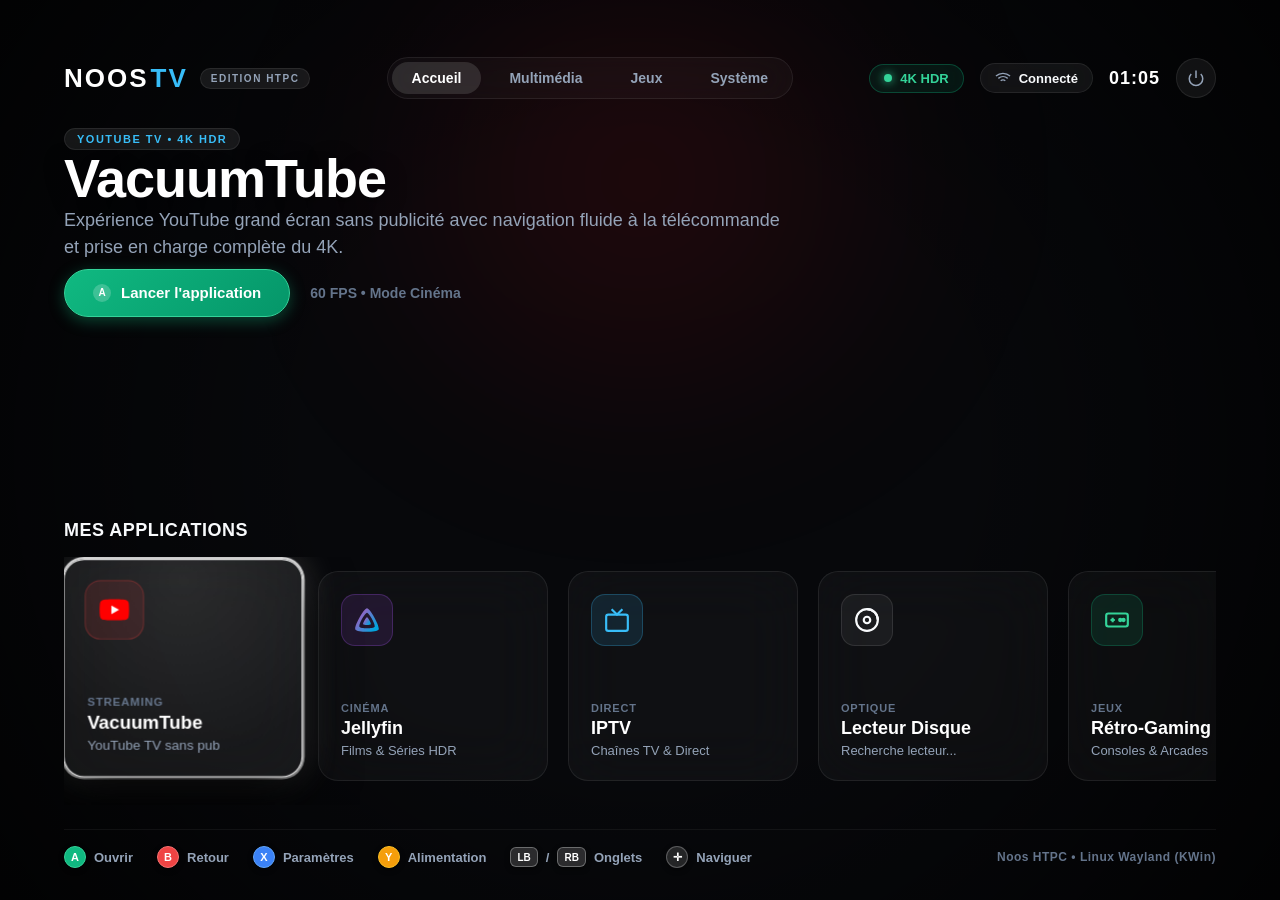
==== dashboard/frontend/index.html @ b1fed731 "feat(iptv): ajustement du titre en 'IPTV MPV Player' à côté du logo Noos" ====
<!DOCTYPE html>
<html lang="fr">
<head>
  <meta charset="UTF-8">
  <meta name="viewport" content="width=device-width, initial-scale=1.0, user-scalable=no">
  <title>Noos TV</title>
  <link rel="stylesheet" href="css/style.css">
</head>
<body class="tv-mode">
  <!-- Toile d'ambiance dynamique (lumière diffuse synchronisée avec l'app active) -->
  <div id="ambient-glow" class="ambient-glow"></div>
  <div class="vignette-overlay"></div>

  <!-- Conteneur principal 10-foot -->
  <div class="tv-container">
    
    <!-- En-tête supérieur minimaliste -->
    <header class="tv-header">
      <div class="brand-group">
        <div class="brand-logo">NOOS<span class="brand-accent">TV</span></div>
        <div class="brand-badge">EDITION HTPC</div>
      </div>

      <nav class="tv-nav">
        <button class="nav-item active" data-category="home">Accueil</button>
        <button class="nav-item" data-category="media">Multimédia</button>
        <button class="nav-item" data-category="games">Jeux</button>
        <button class="nav-item" data-category="settings">Système</button>
      </nav>

      <div class="status-group">
        <div id="hdr-pill" class="status-pill hdr-active">
          <span class="status-dot"></span>
          <span>4K HDR</span>
        </div>
        <div id="wifi-pill" class="status-pill">
          <svg class="status-icon" viewBox="0 0 24 24" fill="none" stroke="currentColor" stroke-width="2">
            <path d="M5 12.55a11 11 0 0 1 14.08 0"></path>
            <path d="M1.42 9a16 16 0 0 1 21.16 0"></path>
            <path d="M8.53 16.11a6 6 0 0 1 6.95 0"></path>
            <line x1="12" y1="20" x2="12.01" y2="20"></line>
          </svg>
          <span id="wifi-name">Connecté</span>
        </div>
        <div id="clock-display" class="clock-display">--:--</div>
        <button id="btn-power" class="power-btn" title="Extinction / Veille">
          <svg viewBox="0 0 24 24" fill="none" stroke="currentColor" stroke-width="2">
            <path d="M18.36 6.64a9 9 0 1 1-12.73 0"></path>
            <line x1="12" y1="2" x2="12" y2="12"></line>
          </svg>
        </button>
      </div>
    </header>

    <!-- Zone Vitrine / Hero de l'application sélectionnée -->
    <section class="hero-showcase">
      <div class="hero-content">
        <div id="hero-badge" class="hero-badge">YOUTUBE TV • 4K</div>
        <h1 id="hero-title" class="hero-title">VacuumTube</h1>
        <p id="hero-description" class="hero-description">
          Expérience YouTube grand écran optimisée sans interruption publicitaire, avec navigation fluide à la télécommande ou manette de jeu.
        </p>
        <div class="hero-actions">
          <button id="btn-launch-hero" class="btn-primary-action">
            <span class="btn-pad-icon">A</span>
            <span class="btn-text">Lancer l'application</span>
          </button>
          <div id="hero-meta" class="hero-meta-tag">60 FPS • Mode Cinéma</div>
        </div>
      </div>
    </section>

    <!-- Rangée principale des applications (Carrousel de tuiles) -->
    <main class="apps-section">
      <div class="section-title">Mes Applications</div>
      <div class="apps-grid" id="apps-container">
        
        <!-- Tuile 1 : VacuumTube -->
        <div class="app-card focused" data-id="vacuumtube" data-category="media" tabindex="0"
             data-title="VacuumTube" 
             data-badge="YOUTUBE TV • 4K HDR" 
             data-meta="60 FPS • Mode Cinéma"
             data-desc="Expérience YouTube grand écran sans publicité avec navigation fluide à la télécommande et prise en charge complète du 4K."
             data-color="#e50914">
          <div class="card-inner">
            <div class="card-glow"></div>
            <div class="card-icon-wrap icon-red">
              <svg viewBox="0 0 24 24" fill="none">
                <path d="M23.498 6.186a3.016 3.016 0 0 0-2.122-2.136C19.505 3.545 12 3.545 12 3.545s-7.505 0-9.377.505A3.017 3.017 0 0 0 .502 6.186C0 8.07 0 12 0 12s0 3.93.502 5.814a3.016 3.016 0 0 0 2.122 2.136c1.871.505 9.376.505 9.376.505s7.505 0 9.377-.505a3.015 3.015 0 0 0 2.122-2.136C24 15.93 24 12 24 12s0-3.93-.502-5.814z" fill="#ff0000"/>
                <path d="M9.545 15.568V8.432L15.818 12l-6.273 3.568z" fill="#ffffff"/>
              </svg>
            </div>
            <div class="card-text">
              <div class="card-badge">Streaming</div>
              <div class="card-title">VacuumTube</div>
              <div class="card-subtitle">YouTube TV sans pub</div>
            </div>
          </div>
        </div>

        <!-- Tuile 2 : Jellyfin Media Player -->
        <div class="app-card" data-id="jellyfin" data-category="media" tabindex="0"
             data-title="Jellyfin" 
             data-badge="MÉDIATHÈQUE • 4K HDR (MPV)" 
             data-meta="Lecteur MPV • Passthrough Rec.2020"
             data-desc="Explorez vos films et séries avec le moteur de lecture vidéo MPV haute performance, Direct Play HDR10 et audio surround."
             data-color="#a855f7">
          <div class="card-inner">
            <div class="card-glow"></div>
            <div class="card-icon-wrap icon-purple">
              <svg viewBox="0 0 512 512" fill="none">
                <defs>
                  <linearGradient id="jellyfin-tile-grad" x1="10%" y1="20%" x2="90%" y2="80%">
                    <stop offset="0%" stop-color="#aa5cc3" />
                    <stop offset="100%" stop-color="#00a4dc" />
                  </linearGradient>
                </defs>
                <path fill="url(#jellyfin-tile-grad)" d="M256 201.6c-20.4 0-86.2 119.3-76.2 139.4 10 20.1 142.5 19.9 152.4 0 9.9-19.9-55.7-139.4-76.2-139.4z" />
                <path fill="url(#jellyfin-tile-grad)" d="M256 23.3c-61.6 0-259.8 359.4-229.6 420.1 30.2 60.7 429.3 60 459.2 0C515.5 383.4 317.6 23.3 256 23.3zm150.5 367.5c-19.6 39.3-281.1 39.8-300.9 0C85.8 351 215.7 115.5 256 115.5c40.3 0 170.1 235.9 150.5 275.3z" />
              </svg>
            </div>
            <div class="card-text">
              <div class="card-badge">Cinéma</div>
              <div class="card-title">Jellyfin</div>
              <div class="card-subtitle">Films & Séries HDR</div>
            </div>
          </div>
        </div>

        <!-- Tuile 3 : IPTV MPV Player -->
        <div class="app-card" data-id="noos-iptv" data-category="media" tabindex="0"
             data-title="IPTV MPV Player" 
             data-badge="XTREAM CODES • DIRECT & VOD" 
             data-meta="Profils Chiffrés • Cache Local"
             data-desc="Télévision en direct, films et séries Xtream Codes avec profils chiffrés et mise en cache locale."
             data-color="#00d2ff">
          <div class="card-inner">
            <div class="card-glow"></div>
            <div class="card-icon-wrap icon-cyan">
              <svg viewBox="0 0 24 24" fill="none" stroke="currentColor" stroke-width="2">
                <rect x="2" y="7" width="20" height="15" rx="2" ry="2"></rect>
                <polyline points="17 2 12 7 7 2"></polyline>
              </svg>
            </div>
            <div class="card-text">
              <div class="card-badge">Direct</div>
              <div class="card-title">IPTV</div>
              <div class="card-subtitle">Chaînes TV & Direct</div>
            </div>
          </div>
        </div>

        <!-- Tuile 4 : Lecteur Disque (DVD / Blu-ray SATA & USB) -->
        <div class="app-card" data-id="disc_player" data-category="media" tabindex="0" id="card-disc-player"
             data-title="Lecteur Disque" 
             data-badge="DVD • BLU-RAY" 
             data-meta="Détection USB & SATA"
             data-desc="Lecture directe de vos disques physiques DVD et Blu-ray avec menus interactifs, décodage matériel et audio passthrough."
             data-color="#3b82f6">
          <div class="card-inner">
            <div class="card-glow"></div>
            <div class="card-icon-wrap icon-blue" id="disc-icon-wrap">
              <svg viewBox="0 0 24 24" fill="none" stroke="currentColor" stroke-width="2">
                <circle cx="12" cy="12" r="10"></circle>
                <circle cx="12" cy="12" r="3"></circle>
                <path d="M12 2a10 10 0 0 1 10 10"></path>
              </svg>
            </div>
            <div class="card-text">
              <div class="card-badge" id="disc-card-badge">Optique</div>
              <div class="card-title" id="disc-card-title">Lecteur Disque</div>
              <div class="card-subtitle" id="disc-card-subtitle">Recherche lecteur...</div>
            </div>
          </div>
        </div>

        <!-- Tuile 5 : Rétro-Gaming -->
        <div class="app-card" data-id="es-de" data-category="games" tabindex="0"
             data-title="Jeux & Émulation" 
             data-badge="RÉTRO-GAMING • SHADERS CRT" 
             data-meta="RetroArch • Pegasus TV"
             data-desc="Plongez dans l'univers de l'émulation console avec interface plein écran, filtres CRT soignés et gestion multi-manettes."
             data-color="#10b981">
          <div class="card-inner">
            <div class="card-glow"></div>
            <div class="card-icon-wrap icon-green">
              <svg viewBox="0 0 24 24" fill="none" stroke="currentColor" stroke-width="2">
                <rect x="2" y="6" width="20" height="12" rx="2"></rect>
                <line x1="6" y1="12" x2="10" y2="12"></line>
                <line x1="8" y1="10" x2="8" y2="14"></line>
                <circle cx="15" cy="12" r="1"></circle>
                <circle cx="18" cy="12" r="1"></circle>
              </svg>
            </div>
            <div class="card-text">
              <div class="card-badge">Jeux</div>
              <div class="card-title">Rétro-Gaming</div>
              <div class="card-subtitle">Consoles & Arcades</div>
            </div>
          </div>
        </div>

        <!-- Tuile 6 : Roblox (Sober) -->
        <div class="app-card" data-id="sober" data-category="games" tabindex="0"
             data-title="Roblox (Sober)" 
             data-badge="JEUX • ROBLOX 10-FOOT" 
             data-meta="Mode Console TV • Manette Complète"
             data-desc="Explorez des millions de mondes virtuels Roblox avec une interface console plein écran optimisée pour le salon et la manette."
             data-color="#26a269">
          <div class="card-inner">
            <div class="card-glow"></div>
            <div class="card-icon-wrap icon-lime">
              <svg viewBox="0 0 64 64" fill="none">
                <defs>
                  <linearGradient id="sober-tile-grad" x1="38.7396" y1="6.93557" x2="24.8694" y2="57.0516" gradientUnits="userSpaceOnUse">
                    <stop stop-color="#98E357"/>
                    <stop offset="1" stop-color="#26A269"/>
                  </linearGradient>
                </defs>
                <path d="M51.183 60.1311C50.5937 62.2602 48.3901 63.5085 46.261 62.9193L3.85508 51.183C1.72618 50.5936 0.477716 48.39 1.06694 46.261L6.48809 26.6731L24.3235 31.6092L23.3399 35.1631C23.0453 36.2277 23.6694 37.3295 24.734 37.6241L34.974 40.4582C36.0386 40.7528 37.1404 40.1286 37.435 39.0641L38.4186 35.5102L56.6041 40.5432L51.183 60.1311ZM60.1311 12.8032C62.2601 13.3924 63.5083 15.5963 62.9193 17.7252L57.471 37.411L39.2855 32.378L40.2691 28.8241C40.5637 27.7595 39.9395 26.6577 38.875 26.363L28.635 23.529C27.5704 23.2344 26.4686 23.8585 26.174 24.9231L25.1904 28.477L7.35498 23.5408L12.8032 3.85508C13.3926 1.72633 15.5964 0.47794 17.7252 1.06694L60.1311 12.8032Z" fill="url(#sober-tile-grad)"/>
              </svg>
            </div>
            <div class="card-text">
              <div class="card-badge">Roblox</div>
              <div class="card-title">Sober</div>
              <div class="card-subtitle">Mode Console</div>
            </div>
          </div>
        </div>

        <!-- Tuile 7 : Fichiers & Stockage -->
        <div class="app-card" data-id="thunar" data-category="settings" tabindex="0"
             data-title="Fichiers & Réseau" 
             data-badge="STOCKAGE • SAMBA / SFTP" 
             data-meta="Clés USB • Partage /home"
             data-desc="Accédez aux disques durs locaux, clés USB automontées et dossiers partagés sur le réseau local en haute vitesse."
             data-color="#f59e0b">
          <div class="card-inner">
            <div class="card-glow"></div>
            <div class="card-icon-wrap icon-amber">
              <svg viewBox="0 0 24 24" fill="none" stroke="currentColor" stroke-width="2">
                <path d="M22 19a2 2 0 0 1-2 2H4a2 2 0 0 1-2-2V5a2 2 0 0 1 2-2h5l2 3h9a2 2 0 0 1 2 2z"></path>
              </svg>
            </div>
            <div class="card-text">
              <div class="card-badge">Fichiers</div>
              <div class="card-title">Fichiers & NAS</div>
              <div class="card-subtitle">Stockage & Réseau</div>
            </div>
          </div>
        </div>

        <!-- Tuile 8 : Mise à jour Système -->
        <div class="app-card" data-id="update-modal" data-category="settings" tabindex="0"
             data-title="Mise à jour" 
             data-badge="SYSTÈME • RELEASES & FLAKES" 
             data-meta="Canal Stable / Testing • Vérifier"
             data-desc="Recherchez et appliquez les dernières fonctionnalités, correctifs et montées de version déclaratives de votre Noos HTPC."
             data-color="#38bdf8">
          <div class="card-inner">
            <div class="card-glow"></div>
            <span class="update-badge" id="update-badge" style="display: none;"></span>
            <div class="card-icon-wrap icon-cyan">
              <svg viewBox="0 0 24 24" fill="none" stroke="currentColor" stroke-width="2.5" stroke-linecap="round" stroke-linejoin="round">
                <line x1="12" y1="19" x2="12" y2="5"></line>
                <polyline points="5 12 12 5 19 12"></polyline>
              </svg>
            </div>
            <div class="card-text">
              <div class="card-badge">Système</div>
              <div class="card-title">Mise à jour</div>
              <div class="card-subtitle" id="update-tile-subtitle">Rechercher...</div>
            </div>
          </div>
        </div>

        <!-- Tuile 9 : Paramètres Système -->
        <div class="app-card" data-id="settings-modal" data-category="settings" tabindex="0"
             data-title="Paramètres Système" 
             data-badge="CONFIGURATION HTPC" 
             data-meta="HDR • Clavier • Wi-Fi"
             data-desc="Personnalisez la sortie vidéo HDR, le son surround passthrough, les connexions Wi-Fi et la disposition du clavier virtuel."
             data-color="#64748b">
          <div class="card-inner">
            <div class="card-glow"></div>
            <div class="card-icon-wrap icon-slate">
              <svg viewBox="0 0 24 24" fill="none" stroke="currentColor" stroke-width="2">
                <circle cx="12" cy="12" r="3"></circle>
                <path d="M19.4 15a1.65 1.65 0 0 0 .33 1.82l.06.06a2 2 0 0 1 0 2.83 2 2 0 0 1-2.83 0l-.06-.06a1.65 1.65 0 0 0-1.82-.33 1.65 1.65 0 0 0-1 1.51V21a2 2 0 0 1-2 2 2 2 0 0 1-2-2v-.09A1.65 1.65 0 0 0 9 19.4a1.65 1.65 0 0 0-1.82.33l-.06.06a2 2 0 0 1-2.83 0 2 2 0 0 1 0-2.83l.06-.06a1.65 1.65 0 0 0 .33-1.82 1.65 1.65 0 0 0-1.51-1H3a2 2 0 0 1-2-2 2 2 0 0 1 2-2h.09A1.65 1.65 0 0 0 4.6 9a1.65 1.65 0 0 0-.33-1.82l-.06-.06a2 2 0 0 1 0-2.83 2 2 0 0 1 2.83 0l.06.06a1.65 1.65 0 0 0 1.82.33H9a1.65 1.65 0 0 0 1-1.51V3a2 2 0 0 1 2-2 2 2 0 0 1 2 2v.09a1.65 1.65 0 0 0 1 1.51 1.65 1.65 0 0 0 1.82-.33l.06-.06a2 2 0 0 1 2.83 0 2 2 0 0 1 0 2.83l-.06.06a1.65 1.65 0 0 0-.33 1.82V9a1.65 1.65 0 0 0 1.51 1H21a2 2 0 0 1 2 2 2 2 0 0 1-2 2h-.09a1.65 1.65 0 0 0-1.51 1z"></path>
              </svg>
            </div>
            <div class="card-text">
              <div class="card-badge">Réglages</div>
              <div class="card-title">Paramètres</div>
              <div class="card-subtitle">Affichage & Clavier</div>
            </div>
          </div>
        </div>

      </div>
    </main>

    <!-- Pied de page : Légende Manette 10-foot -->
    <footer class="tv-footer">
      <div class="gamepad-hints">
        <div class="hint-item"><span class="btn-bubble btn-a">A</span> Ouvrir</div>
        <div class="hint-item"><span class="btn-bubble btn-b">B</span> Retour</div>
        <div class="hint-item"><span class="btn-bubble btn-x">X</span> Paramètres</div>
        <div class="hint-item"><span class="btn-bubble btn-y">Y</span> Alimentation</div>
        <div class="hint-item"><span class="btn-bubble btn-shoulder">LB</span> / <span class="btn-bubble btn-shoulder">RB</span> Onglets</div>
        <div class="hint-item"><span class="btn-bubble btn-dpad">✛</span> Naviguer</div>
      </div>
      <div class="footer-os-info">Noos HTPC • Linux Wayland (KWin)</div>
    </footer>

  </div>

  <!-- Modal Paramètres & Alimentation -->
  <div id="modal-settings" class="modal-overlay hidden">
    <div class="modal-panel">
      <div class="modal-header">
        <div class="modal-title">Paramètres du Système</div>
        <button id="modal-close" class="modal-close-btn">&times;</button>
      </div>
      <div class="modal-body">
        <div class="setting-row">
          <div>
            <div class="setting-name">Affichage HDR (Rec.2020)</div>
            <div class="setting-desc">Activer le passthrough haute dynamique pour les flux vidéos compatibles</div>
          </div>
          <button id="toggle-hdr-btn" class="toggle-btn active">Activé</button>
        </div>

        <div class="setting-row">
          <div>
            <div class="setting-name">Clavier Virtuel Manette</div>
            <div class="setting-desc">Disposition des touches pour la saisie de texte à la manette</div>
          </div>
          <div class="keyboard-layout-selector">
            <button id="btn-layout-azerty" class="choice-pill active" data-layout="azerty">AZERTY (FR)</button>
            <button id="btn-layout-qwerty" class="choice-pill" data-layout="qwerty">QWERTY (EN)</button>
          </div>
        </div>

        <!-- Section Profils d'Upscaling MPV (AMD FSR, NVIDIA DLSS/NIS, Intel XeSS) -->
        <div class="setting-upscale-container">
          <div class="setting-section-header">
            <div class="setting-section-title">
              <svg viewBox="0 0 24 24" width="20" height="20" fill="none" stroke="currentColor" stroke-width="2" stroke-linecap="round" stroke-linejoin="round">
                <polygon points="13 2 3 14 12 14 11 22 21 10 12 10 13 2"></polygon>
              </svg>
              <span>Profil d'Upscale Vidéo MPV</span>
            </div>
            <div class="upscale-hw-info">
              <span class="hw-badge hw-res" id="upscale-screen-res">Écran : Détection...</span>
              <span class="hw-badge hw-gpu" id="upscale-gpu-badge">GPU : Détection...</span>
            </div>
          </div>

          <div class="upscale-gpu-selector">
            <span class="selector-label">Architecture GPU :</span>
            <div class="gpu-pills">
              <button class="gpu-pill active" data-brand="amd" id="btn-gpu-amd">
                <span class="brand-dot dot-amd"></span> AMD Radeon (FSR)
              </button>
              <button class="gpu-pill" data-brand="nvidia" id="btn-gpu-nvidia">
                <span class="brand-dot dot-nvidia"></span> NVIDIA GeForce (DLSS / NIS)
              </button>
              <button class="gpu-pill" data-brand="intel" id="btn-gpu-intel">
                <span class="brand-dot dot-intel"></span> Intel Arc / Iris (XeSS)
              </button>
            </div>
          </div>

          <!-- Grille des 3 profils d'upscaling pour la marque sélectionnée -->
          <div class="upscale-profiles-grid" id="upscale-profiles-container">
            <!-- 3 profils rendus dynamiquement via app.js -->
          </div>
        </div>

        <div class="setting-row">
          <div>
            <div class="setting-name">Réseau & Wi-Fi</div>
            <div id="settings-wifi-status" class="setting-desc">Connecté au réseau local</div>
          </div>
          <div class="badge-pill">Connecté</div>
        </div>

        <div class="setting-row">
          <div>
            <div class="setting-name">Stockage Système</div>
            <div id="settings-storage-status" class="setting-desc">-- Go libres</div>
          </div>
          <div id="storage-pill" class="badge-pill">Sain</div>
        </div>

        <div class="power-actions-grid">
          <button class="power-action-btn" data-action="suspend">
            <svg viewBox="0 0 24 24" fill="none" stroke="currentColor" stroke-width="2"><path d="M21 12.79A9 9 0 1 1 11.21 3 7 7 0 0 0 21 12.79z"></path></svg>
            <span>Mettre en Veille</span>
          </button>
          <button class="power-action-btn" data-action="reboot">
            <svg viewBox="0 0 24 24" fill="none" stroke="currentColor" stroke-width="2"><path d="M21.5 2v6h-6M21.34 15.57a10 10 0 1 1-.57-8.38l5.67-5.67"/></svg>
            <span>Redémarrer</span>
          </button>
          <button class="power-action-btn btn-danger" data-action="poweroff">
            <svg viewBox="0 0 24 24" fill="none" stroke="currentColor" stroke-width="2"><path d="M18.36 6.64a9 9 0 1 1-12.73 0"></path><line x1="12" y1="2" x2="12" y2="12"></line></svg>
            <span>Éteindre la TV</span>
          </button>
        </div>
      </div>
    </div>
  </div>

  <!-- Modal Mise à Jour Système -->
  <div id="modal-update" class="modal-overlay hidden">
    <div class="modal-panel update-panel">
      <div class="modal-header">
        <div class="modal-title">Mise à jour du Système</div>
        <button id="modal-update-close" class="modal-close-btn">&times;</button>
      </div>
      <div class="modal-body">
        
        <!-- Sélecteur de canal (Stable / Testing) -->
        <div class="update-channel-bar">
          <span class="channel-label">Canal de mise à jour :</span>
          <div class="channel-buttons">
            <button id="btn-channel-stable" class="channel-btn" data-channel="stable">Stable</button>
            <button id="btn-channel-testing" class="channel-btn active" data-channel="testing">Testing</button>
          </div>
        </div>

        <!-- Carte Statut Système -->
        <div class="update-status-card" id="update-status-card">
          <div class="status-details">
            <div class="status-version-line">
              <span class="version-label">Version actuelle :</span>
              <span id="current-version-tag" class="version-value">v0.1.0</span>
              <span id="status-badge" class="badge-pill">Prêt</span>
            </div>
            <div id="update-status-msg" class="status-message">Recherche des mises à jour disponibles...</div>
          </div>
          <button id="btn-check-updates" class="btn-check-action">
            <span class="btn-pad-icon">X</span>
            <span>Vérifier</span>
          </button>
        </div>

        <!-- Section Liste des Commits / Changements -->
        <div id="update-changelog-section" class="update-changelog hidden">
          <div class="changelog-title">Modifications apportées par la mise à jour :</div>
          <div id="update-commits-list" class="commits-list">
            <!-- Liste dynamique -->
          </div>
          <div class="update-action-footer">
            <button id="btn-apply-update" class="btn-primary-action btn-update-apply">
              <span class="btn-pad-icon">A</span>
              <span>Installer la mise à jour</span>
            </button>
          </div>
        </div>

        <!-- Barre de progression de l'installation -->
        <div id="update-progress-container" class="update-progress-wrap hidden">
          <div class="progress-info">
            <span id="progress-step-name">Application de la mise à jour...</span>
            <span id="progress-percent">0%</span>
          </div>
          <div class="progress-bar-track">
            <div id="progress-bar-fill" class="progress-bar-fill" style="width: 0%;"></div>
          </div>
          <div id="progress-log-line" class="progress-log">Initialisation...</div>
        </div>

      </div>
    </div>
  </div>

  <!-- Page Plein Écran Noos IPTV (Connexion Xtream Codes & Synchronisation TV) -->
  <div id="modal-iptv" class="modal-overlay iptv-fullscreen-overlay hidden" role="dialog" aria-modal="true">
    <div class="iptv-fullscreen-container">
      <!-- En-tête avec Logo Noos IPTV et Bouton Retour Télécommande -->
      <div class="iptv-header">
        <div class="iptv-brand-wrap">
          <img src="assets/logo.png" alt="Noos" class="iptv-logo" />
          <div class="iptv-title-wrap">
            <h2 class="iptv-title">IPTV <span>MPV Player</span></h2>
            <p class="iptv-subtitle">Télévision en direct, Films & Séries Xtream Codes</p>
          </div>
        </div>
        <button id="btn-close-iptv-modal" class="btn-action-secondary" aria-label="Retour au lanceur">
          <span class="btn-key-hint">B</span> Retour
        </button>
      </div>

      <!-- Vue 1 : Profils & Connexions Rapides -->
      <div id="iptv-view-profiles" class="iptv-view">
        <div class="iptv-section-heading">
          <span class="heading-title">Comptes enregistrés (Chiffrement sécurisé)</span>
          <span class="heading-meta">Sélectionnez un profil pour une connexion instantanée</span>
        </div>
        <div id="iptv-profiles-grid" class="iptv-profiles-grid">
          <!-- Injecté dynamiquement par app.js -->
        </div>
        <div class="iptv-actions-bar">
          <button id="btn-iptv-new-account" class="btn-action-secondary">
            <span class="btn-key-hint">+</span> Ajouter un compte Xtream Codes
          </button>
        </div>
      </div>

      <!-- Vue 2 : Formulaire de connexion Xtream Codes -->
      <div id="iptv-view-login" class="iptv-view hidden">
        <div class="iptv-section-heading">
          <span class="heading-title">Connexion à votre abonnement Xtream Codes</span>
          <span class="heading-meta">Vos identifiants sont chiffrés localement (AES / ChaCha20) pour une sécurité absolue</span>
        </div>
        <form id="iptv-login-form" class="iptv-form" onsubmit="event.preventDefault();">
          <!-- Ligne 1 : URL & Nom de profil -->
          <div class="iptv-form-row">
            <div class="iptv-form-group flex-1">
              <label for="iptv-input-url">URL du serveur Xtream Codes *</label>
              <input type="text" id="iptv-input-url" placeholder="http://serveur-fournisseur.com:8080" class="iptv-input" autocomplete="off" spellcheck="false" required />
            </div>
            <div class="iptv-form-group flex-1">
              <label for="iptv-input-name">Nom du profil (optionnel)</label>
              <input type="text" id="iptv-input-name" placeholder="Ex: Mon Fournisseur IPTV" class="iptv-input" autocomplete="off" spellcheck="false" />
            </div>
          </div>

          <!-- Ligne 2 : Identifiant & Mot de passe -->
          <div class="iptv-form-row">
            <div class="iptv-form-group flex-1">
              <label for="iptv-input-user">Nom d'utilisateur *</label>
              <input type="text" id="iptv-input-user" placeholder="Nom d'utilisateur" class="iptv-input" autocomplete="off" spellcheck="false" required />
            </div>
            <div class="iptv-form-group flex-1">
              <label for="iptv-input-pass">Mot de passe *</label>
              <input type="password" id="iptv-input-pass" placeholder="Mot de passe" class="iptv-input" autocomplete="off" spellcheck="false" required />
            </div>
          </div>

          <!-- Ligne 3 : Options & Actions -->
          <div class="iptv-form-bottom-row">
            <div class="iptv-checkbox-group">
              <label class="iptv-checkbox-label">
                <input type="checkbox" id="iptv-check-save" checked />
                <span class="checkbox-custom"></span>
                <span class="checkbox-text">Mémoriser ce compte de façon chiffrée</span>
              </label>
            </div>

            <div class="iptv-form-actions">
              <button type="button" id="btn-iptv-back-profiles" class="btn-action-secondary hidden">
                <span class="btn-key-hint">B</span> Annuler
              </button>
              <button type="submit" id="btn-iptv-submit-login" class="btn-action-primary">
                <span class="btn-key-hint">A</span> Se connecter & Mettre en cache
              </button>
            </div>
          </div>

          <div id="iptv-login-error" class="iptv-error-msg hidden"></div>
        </form>
      </div>

      <!-- Vue 3 : Écran de chargement et mise en cache (Sync) -->
      <div id="iptv-view-sync" class="iptv-view hidden">
        <div class="iptv-sync-container">
          <div class="iptv-sync-logo-wrap">
            <img src="assets/logo.png" alt="Noos" class="iptv-sync-logo pulsing" />
            <div class="iptv-sync-spinner"></div>
          </div>
          <h3 id="iptv-sync-title" class="iptv-sync-title">Mise en cache du catalogue...</h3>
          <div id="iptv-sync-step-name" class="iptv-sync-step-name">Étape 1/5 : Authentification Xtream Codes</div>
          
          <div class="progress-bar-track iptv-progress-track">
            <div id="iptv-sync-progress-fill" class="progress-bar-fill" style="width: 15%;"></div>
          </div>
          <div id="iptv-sync-details" class="iptv-sync-details">Vérification du compte auprès du fournisseur...</div>

          <div id="iptv-sync-stats" class="iptv-sync-stats hidden">
            <div class="stat-pill"><span class="stat-num" id="iptv-stat-channels">0</span> Chaînes direct</div>
            <div class="stat-pill"><span class="stat-num" id="iptv-stat-movies">0</span> Films</div>
            <div class="stat-pill"><span class="stat-num" id="iptv-stat-series">0</span> Séries</div>
          </div>

          <div id="iptv-sync-success-actions" class="iptv-sync-actions hidden">
            <button id="btn-iptv-open-catalog" class="btn-action-primary">
              <span class="btn-key-hint">A</span> Accéder à la Télévision en Direct
            </button>
          </div>
        </div>
      </div>

    </div>
  </div>

  <!-- Splash Screen Stylisé Redémarrage Noos TV -->
  <div id="restart-splash" class="restart-splash-overlay hidden">
    <div class="restart-splash-content">
      <div class="infinity-loader">
        <svg viewBox="0 0 100 50" class="infinity-svg">
          <path d="M25,25 C10,25 10,10 25,10 C40,10 60,40 75,40 C90,40 90,25 75,25 C60,25 40,10 25,10 C10,10 10,40 25,40 C40,40 60,10 75,10 C90,10 90,25 75,25" 
                fill="none" stroke="url(#infinity-gradient)" stroke-width="4.5" stroke-linecap="round" class="infinity-path"/>
          <defs>
            <linearGradient id="infinity-gradient" x1="0%" y1="0%" x2="100%" y2="100%">
              <stop offset="0%" stop-color="#38bdf8" />
              <stop offset="50%" stop-color="#818cf8" />
              <stop offset="100%" stop-color="#c084fc" />
            </linearGradient>
          </defs>
        </svg>
      </div>
      <div class="splash-brand">NOOS<span>TV</span></div>
      <div class="splash-status" id="splash-status-text">Mise à jour appliquée avec succès</div>
      <div class="splash-sub">Redémarrage du système...</div>
    </div>
  </div>

  <script src="js/logo_asset.js"></script>
  <script src="js/app.js"></script>
</body>
</html>
---- dashboard/frontend/css/style.css ----
/* ==============================================================================
   NOOS TV DASHBOARD - PALETTE PREMIUM ANDROID TV / GOOGLE TV / APPLE TV
   Noir OLED profond, verre fumé dépoli, typographie ultra-précise, 10-foot UI
   ============================================================================== */

:root {
  /* Nuances sombres ultra-profondes (OLED Black) */
  --bg-oled: #07080b;
  --bg-surface: #0f1117;
  --bg-card: rgba(255, 255, 255, 0.035);
  --bg-card-hover: rgba(255, 255, 255, 0.07);
  --bg-pill: rgba(255, 255, 255, 0.06);

  /* Bordures et séparateurs en verre fin */
  --border-subtle: rgba(255, 255, 255, 0.08);
  --border-focus: rgba(255, 255, 255, 0.95);
  --border-glow: rgba(255, 255, 255, 0.25);

  /* Typographie & Contraste */
  --text-main: #f8fafc;
  --text-muted: #94a3b8;
  --text-dim: #64748b;

  /* Accents d'état discrets */
  --accent-blue: #38bdf8;
  --accent-cyan: #06b6d4;
  --accent-green: #10b981;
  --accent-danger: #ef4444;

  /* Géométrie & Transitions TV */
  --radius-card: 20px;
  --radius-pill: 100px;
  --anim-ease: cubic-bezier(0.16, 1, 0.3, 1);
  --anim-fast: 0.22s var(--anim-ease);
}

* {
  margin: 0;
  padding: 0;
  box-sizing: border-box;
  user-select: none;
  -webkit-user-drag: none;
}

body.tv-mode {
  width: 100vw;
  height: 100vh;
  overflow: hidden;
  background-color: var(--bg-oled);
  font-family: -apple-system, BlinkMacSystemFont, "Segoe UI", Roboto, "Helvetica Neue", Inter, Arial, sans-serif;
  color: var(--text-main);
  position: relative;
}

/* Lueur diffuse d'ambiance dynamique */
.ambient-glow {
  position: absolute;
  top: -10%;
  left: 20%;
  width: 60vw;
  height: 60vh;
  border-radius: 50%;
  background: radial-gradient(circle, rgba(56, 189, 248, 0.12) 0%, rgba(7, 8, 11, 0) 70%);
  filter: blur(80px);
  pointer-events: none;
  z-index: 0;
  transition: background 0.8s var(--anim-ease), opacity 0.8s var(--anim-ease);
}

.vignette-overlay {
  position: absolute;
  inset: 0;
  background: radial-gradient(circle at 50% 50%, transparent 40%, rgba(0, 0, 0, 0.75) 100%);
  pointer-events: none;
  z-index: 1;
}

/* Conteneur principal 1920x1080 */
.tv-container {
  position: relative;
  z-index: 2;
  width: 100%;
  height: 100%;
  display: flex;
  flex-direction: column;
  justify-content: space-between;
  padding: 48px 64px 32px 64px;
}

/* ==============================================================================
   1. EN-TÊTE SUPÉRIEUR (Header)
   ============================================================================== */
.tv-header {
  display: flex;
  align-items: center;
  justify-content: space-between;
  height: 60px;
}

.brand-group {
  display: flex;
  align-items: center;
  gap: 12px;
}

.brand-logo {
  font-size: 26px;
  font-weight: 800;
  letter-spacing: 2px;
  color: #ffffff;
}

.brand-accent {
  color: var(--accent-blue);
  margin-left: 2px;
}

.brand-badge {
  font-size: 10px;
  font-weight: 700;
  letter-spacing: 1.5px;
  padding: 4px 10px;
  background: rgba(255, 255, 255, 0.08);
  border: 1px solid var(--border-subtle);
  border-radius: var(--radius-pill);
  color: var(--text-muted);
}

.tv-nav {
  display: flex;
  align-items: center;
  gap: 8px;
  background: rgba(255, 255, 255, 0.03);
  padding: 4px;
  border-radius: var(--radius-pill);
  border: 1px solid var(--border-subtle);
  backdrop-filter: blur(20px);
}

.nav-item {
  background: none;
  border: none;
  color: var(--text-muted);
  font-size: 14px;
  font-weight: 600;
  padding: 8px 20px;
  border-radius: var(--radius-pill);
  cursor: pointer;
  transition: all var(--anim-fast);
}

.nav-item.active, .nav-item:focus {
  background: rgba(255, 255, 255, 0.12);
  color: #ffffff;
  outline: none;
}

.status-group {
  display: flex;
  align-items: center;
  gap: 16px;
}

.status-pill {
  display: flex;
  align-items: center;
  gap: 8px;
  padding: 6px 14px;
  background: var(--bg-pill);
  border: 1px solid var(--border-subtle);
  border-radius: var(--radius-pill);
  font-size: 13px;
  font-weight: 600;
  color: var(--text-main);
  backdrop-filter: blur(15px);
}

.hdr-active {
  background: rgba(16, 185, 129, 0.1);
  border-color: rgba(16, 185, 129, 0.3);
  color: #34d399;
}

.sdr-active {
  background: rgba(56, 189, 248, 0.08);
  border-color: rgba(56, 189, 248, 0.25);
  color: #38bdf8;
}

.status-dot {
  width: 8px;
  height: 8px;
  border-radius: 50%;
  background-color: #34d399;
  box-shadow: 0 0 10px #34d399;
}

.status-dot.sdr {
  background-color: #38bdf8;
  box-shadow: 0 0 10px #38bdf8;
}

.status-icon {
  width: 16px;
  height: 16px;
  stroke: var(--text-muted);
}

.clock-display {
  font-size: 18px;
  font-weight: 700;
  color: #ffffff;
  letter-spacing: 1px;
}

.power-btn {
  width: 40px;
  height: 40px;
  border-radius: 50%;
  background: var(--bg-pill);
  border: 1px solid var(--border-subtle);
  color: var(--text-muted);
  display: flex;
  align-items: center;
  justify-content: center;
  cursor: pointer;
  transition: all var(--anim-fast);
}

.power-btn svg {
  width: 18px;
  height: 18px;
}

.power-btn:hover, .power-btn:focus {
  background: rgba(239, 68, 68, 0.2);
  border-color: rgba(239, 68, 68, 0.5);
  color: #ef4444;
  outline: none;
  transform: scale(1.08);
}

/* ==============================================================================
   2. VITRINE HERO (Showcase)
   ============================================================================== */
.hero-showcase {
  max-width: 850px;
  margin-top: 20px;
  display: flex;
  flex-direction: column;
  gap: 16px;
}

.hero-badge {
  display: inline-block;
  align-self: flex-start;
  padding: 4px 12px;
  font-size: 11px;
  font-weight: 700;
  letter-spacing: 1.5px;
  text-transform: uppercase;
  background: rgba(255, 255, 255, 0.08);
  border: 1px solid var(--border-subtle);
  border-radius: var(--radius-pill);
  color: var(--accent-blue);
  backdrop-filter: blur(10px);
}

.hero-title {
  font-size: 54px;
  font-weight: 800;
  letter-spacing: -1px;
  line-height: 1.05;
  color: #ffffff;
  text-shadow: 0 4px 20px rgba(0, 0, 0, 0.5);
}

.hero-description {
  font-size: 18px;
  line-height: 1.5;
  color: var(--text-muted);
  max-width: 720px;
}

.hero-actions {
  display: flex;
  align-items: center;
  gap: 20px;
  margin-top: 8px;
}

.btn-primary-action {
  display: flex;
  align-items: center;
  gap: 12px;
  padding: 14px 28px;
  background: #ffffff;
  color: #07080b;
  border: none;
  border-radius: var(--radius-pill);
  font-size: 16px;
  font-weight: 700;
  cursor: pointer;
  box-shadow: 0 10px 30px rgba(255, 255, 255, 0.2);
  transition: all var(--anim-fast);
}

.btn-pad-icon {
  display: inline-flex;
  align-items: center;
  justify-content: center;
  width: 24px;
  height: 24px;
  border-radius: 50%;
  background: #07080b;
  color: #ffffff;
  font-size: 12px;
  font-weight: 800;
}

.btn-primary-action:hover, .btn-primary-action:focus {
  transform: scale(1.05);
  box-shadow: 0 15px 35px rgba(255, 255, 255, 0.35);
  outline: none;
}

.hero-meta-tag {
  font-size: 14px;
  font-weight: 600;
  color: var(--text-dim);
}

/* ==============================================================================
   3. SECTION DES APPLICATIONS (Tuiles)
   ============================================================================== */
.apps-section {
  display: flex;
  flex-direction: column;
  gap: 16px;
  margin-top: auto;
  margin-bottom: 24px;
}

.section-title {
  font-size: 18px;
  font-weight: 700;
  letter-spacing: 0.5px;
  color: var(--text-main);
  text-transform: uppercase;
}

.apps-grid {
  display: flex;
  gap: 20px;
  padding: 14px 4px 24px 4px;
  overflow-x: auto;
  overflow-y: visible;
  scrollbar-width: none;
}

.apps-grid::-webkit-scrollbar {
  display: none;
}

/* Carte Application */
.app-card {
  position: relative;
  flex: 0 0 230px;
  min-width: 230px;
  background: var(--bg-card);
  border: 1px solid var(--border-subtle);
  border-radius: var(--radius-card);
  height: 210px;
  cursor: pointer;
  outline: none;
  transition: transform var(--anim-fast), border-color var(--anim-fast), box-shadow var(--anim-fast), background var(--anim-fast);
  backdrop-filter: blur(30px);
  -webkit-backdrop-filter: blur(30px);
  overflow: hidden;
}

.app-card.has-disc {
  border-color: rgba(56, 189, 248, 0.45);
  background: rgba(56, 189, 248, 0.05);
}

.app-card.has-disc .card-icon-wrap {
  animation: pulse-disc 2.5s infinite ease-in-out;
}

@keyframes pulse-disc {
  0%, 100% { transform: scale(1); box-shadow: 0 0 0 rgba(56, 189, 248, 0); }
  50% { transform: scale(1.06); box-shadow: 0 0 20px rgba(56, 189, 248, 0.45); }
}

.card-inner {
  height: 100%;
  display: flex;
  flex-direction: column;
  justify-content: space-between;
  padding: 22px;
  position: relative;
  z-index: 1;
}

.card-glow {
  position: absolute;
  inset: 0;
  background: radial-gradient(circle at 50% 10%, rgba(255, 255, 255, 0.08) 0%, transparent 80%);
  opacity: 0;
  transition: opacity var(--anim-fast);
  pointer-events: none;
}

/* Icônes d'applications */
.card-icon-wrap {
  width: 52px;
  height: 52px;
  border-radius: 14px;
  display: flex;
  align-items: center;
  justify-content: center;
  background: rgba(255, 255, 255, 0.05);
  border: 1px solid rgba(255, 255, 255, 0.1);
  transition: transform var(--anim-fast);
}

.card-icon-wrap svg {
  width: 26px;
  height: 26px;
}

.icon-red { color: #f87171; background: rgba(239, 68, 68, 0.12); border-color: rgba(239, 68, 68, 0.25); }
.icon-purple { color: #c084fc; background: rgba(168, 85, 247, 0.12); border-color: rgba(168, 85, 247, 0.25); }
.icon-cyan { color: #38bdf8; background: rgba(56, 189, 248, 0.12); border-color: rgba(56, 189, 248, 0.25); }
.icon-green { color: #34d399; background: rgba(16, 185, 129, 0.12); border-color: rgba(16, 185, 129, 0.25); }
.icon-lime { color: #86efac; background: rgba(38, 162, 105, 0.15); border-color: rgba(152, 227, 87, 0.3); }
.icon-amber { color: #fbbf24; background: rgba(245, 158, 11, 0.12); border-color: rgba(245, 158, 11, 0.25); }
.icon-slate { color: #94a3b8; background: rgba(148, 163, 184, 0.12); border-color: rgba(148, 163, 184, 0.25); }

.app-card.category-hidden {
  display: none !important;
}

.card-text {
  display: flex;
  flex-direction: column;
  gap: 4px;
}

.card-badge {
  font-size: 11px;
  font-weight: 700;
  text-transform: uppercase;
  letter-spacing: 0.8px;
  color: var(--text-dim);
}

.card-title {
  font-size: 18px;
  font-weight: 700;
  color: #ffffff;
}

.card-subtitle {
  font-size: 13px;
  font-weight: 500;
  color: var(--text-muted);
  white-space: nowrap;
  overflow: hidden;
  text-overflow: ellipsis;
}

/* ==============================================================================
   4. FOCUS TV INTERACTIF (Gamepad / Télécommande)
   ============================================================================== */
.app-card:focus, .app-card.focused {
  background: rgba(255, 255, 255, 0.08);
  border-color: var(--border-focus);
  transform: translateY(-8px) scale(1.04);
  box-shadow: 0 24px 50px rgba(0, 0, 0, 0.85),
              0 0 0 2px rgba(255, 255, 255, 0.9),
              0 0 35px var(--border-glow);
  z-index: 10;
}

.app-card:focus .card-glow, .app-card.focused .card-glow {
  opacity: 1;
}

.app-card:focus .card-icon-wrap, .app-card.focused .card-icon-wrap {
  transform: scale(1.1);
}

/* ==============================================================================
   5. PIED DE PAGE & HINTS MANETTE
   ============================================================================== */
.tv-footer {
  display: flex;
  align-items: center;
  justify-content: space-between;
  padding-top: 16px;
  border-top: 1px solid rgba(255, 255, 255, 0.05);
}

.gamepad-hints {
  display: flex;
  align-items: center;
  gap: 24px;
}

.hint-item {
  display: flex;
  align-items: center;
  gap: 8px;
  font-size: 13px;
  font-weight: 600;
  color: var(--text-muted);
}

.btn-bubble {
  display: inline-flex;
  align-items: center;
  justify-content: center;
  width: 22px;
  height: 22px;
  border-radius: 50%;
  font-size: 11px;
  font-weight: 800;
  color: #ffffff;
  background: rgba(255, 255, 255, 0.15);
  border: 1px solid rgba(255, 255, 255, 0.25);
  box-shadow: 0 2px 5px rgba(0, 0, 0, 0.5);
}

.btn-a { background: #10b981; border-color: #34d399; }
.btn-b { background: #ef4444; border-color: #f87171; }
.btn-x { background: #3b82f6; border-color: #60a5fa; }
.btn-y { background: #f59e0b; border-color: #fbbf24; }
.btn-dpad { background: rgba(255, 255, 255, 0.12); color: #ffffff; }
.btn-shoulder { width: auto; min-width: 26px; height: 20px; padding: 0 6px; border-radius: 6px; font-size: 10px; font-weight: 800; background: rgba(255, 255, 255, 0.15); border: 1px solid rgba(255, 255, 255, 0.3); }

.footer-os-info {
  font-size: 12px;
  font-weight: 600;
  color: var(--text-dim);
  letter-spacing: 0.5px;
}

/* ==============================================================================
   6. MODAL PARAMÈTRES / ALIMENTATION
   ============================================================================== */
.modal-overlay {
  position: absolute;
  inset: 0;
  background: rgba(0, 0, 0, 0.85);
  backdrop-filter: blur(25px);
  z-index: 100;
  display: flex;
  align-items: center;
  justify-content: center;
  opacity: 1;
  transition: opacity var(--anim-fast);
}

.hidden {
  display: none !important;
}

.modal-overlay.hidden {
  display: flex !important;
  opacity: 0;
  pointer-events: none;
}

.modal-panel {
  width: 820px;
  max-width: 95vw;
  max-height: 92vh;
  overflow-y: auto;
  background: #11131a;
  border: 1px solid var(--border-subtle);
  border-radius: 24px;
  padding: 32px;
  box-shadow: 0 30px 60px rgba(0, 0, 0, 0.9);
  display: flex;
  flex-direction: column;
  gap: 24px;
}

.modal-header {
  display: flex;
  align-items: center;
  justify-content: space-between;
}

.modal-title {
  font-size: 24px;
  font-weight: 800;
  color: #ffffff;
}

.modal-close-btn {
  background: none;
  border: none;
  font-size: 28px;
  color: var(--text-muted);
  cursor: pointer;
}

.modal-body {
  display: flex;
  flex-direction: column;
  gap: 20px;
}

.setting-row {
  display: flex;
  align-items: center;
  justify-content: space-between;
  padding: 16px;
  background: rgba(255, 255, 255, 0.03);
  border: 1px solid var(--border-subtle);
  border-radius: 16px;
}

.setting-name {
  font-size: 16px;
  font-weight: 700;
  color: #ffffff;
}

.setting-desc {
  font-size: 13px;
  color: var(--text-muted);
  margin-top: 4px;
}

.toggle-btn {
  padding: 8px 20px;
  border-radius: var(--radius-pill);
  font-size: 14px;
  font-weight: 700;
  border: none;
  cursor: pointer;
  background: rgba(255, 255, 255, 0.1);
  color: var(--text-muted);
  transition: all var(--anim-fast);
}

.toggle-btn.active {
  background: var(--accent-green);
  color: #ffffff;
  box-shadow: 0 0 15px rgba(16, 185, 129, 0.4);
}

.badge-pill {
  padding: 6px 14px;
  border-radius: var(--radius-pill);
  background: rgba(255, 255, 255, 0.06);
  border: 1px solid var(--border-subtle);
  font-size: 12px;
  font-weight: 700;
  color: var(--text-main);
}

.power-actions-grid {
  display: grid;
  grid-template-columns: repeat(3, 1fr);
  gap: 14px;
  margin-top: 10px;
}

.power-action-btn {
  display: flex;
  flex-direction: column;
  align-items: center;
  gap: 10px;
  padding: 18px 12px;
  background: rgba(255, 255, 255, 0.04);
  border: 1px solid var(--border-subtle);
  border-radius: 16px;
  color: #ffffff;
  font-size: 14px;
  font-weight: 700;
  cursor: pointer;
  transition: all var(--anim-fast);
}

.power-action-btn svg {
  width: 24px;
  height: 24px;
}

.power-action-btn:hover, .power-action-btn:focus {
  background: rgba(255, 255, 255, 0.12);
  border-color: #ffffff;
  transform: scale(1.04);
  outline: none;
}

.power-action-btn.btn-danger:hover, .power-action-btn.btn-danger:focus {
  background: rgba(239, 68, 68, 0.2);
  border-color: #ef4444;
  color: #ef4444;
}

/* ==============================================================================
   7. PASTILLE DE MISE À JOUR (Badge Rouge Pulsant)
   ============================================================================== */
.update-badge {
  position: absolute;
  top: 14px;
  right: 14px;
  width: 14px;
  height: 14px;
  background: #ef4444;
  border-radius: 50%;
  border: 2px solid #0b0c10;
  box-shadow: 0 0 12px #ef4444, 0 0 24px rgba(239, 68, 68, 0.7);
  animation: pulse-update-badge 1.8s infinite ease-in-out;
  z-index: 5;
}

@keyframes pulse-update-badge {
  0%, 100% {
    transform: scale(1);
    box-shadow: 0 0 10px #ef4444, 0 0 20px rgba(239, 68, 68, 0.6);
  }
  50% {
    transform: scale(1.3);
    box-shadow: 0 0 18px #ef4444, 0 0 32px rgba(239, 68, 68, 0.95);
  }
}

/* ==============================================================================
   8. SÉLECTEUR DE DISPOSITION CLAVIER VIRTUEL
   ============================================================================== */
.keyboard-layout-selector {
  display: flex;
  gap: 8px;
}

.choice-pill {
  padding: 8px 16px;
  border-radius: var(--radius-pill);
  background: rgba(255, 255, 255, 0.06);
  border: 1px solid var(--border-subtle);
  font-size: 13px;
  font-weight: 700;
  color: var(--text-muted);
  cursor: pointer;
  transition: all var(--anim-fast);
}

.choice-pill:hover, .choice-pill:focus {
  background: rgba(255, 255, 255, 0.12);
  border-color: rgba(255, 255, 255, 0.4);
  color: #fff;
  outline: none;
}

.choice-pill.active {
  background: #3b82f6;
  border-color: #60a5fa;
  color: #ffffff;
  box-shadow: 0 0 15px rgba(59, 130, 246, 0.4);
}

/* ==============================================================================
   8b. SECTION D'UPSCALING VIDÉO MPV (AMD, NVIDIA, INTEL)
   ============================================================================== */
.setting-upscale-container {
  display: flex;
  flex-direction: column;
  gap: 14px;
  padding: 18px;
  background: rgba(255, 255, 255, 0.025);
  border: 1px solid var(--border-subtle);
  border-radius: 18px;
}

.setting-section-header {
  display: flex;
  align-items: center;
  justify-content: space-between;
  padding-bottom: 10px;
  border-bottom: 1px solid rgba(255, 255, 255, 0.06);
}

.setting-section-title {
  display: flex;
  align-items: center;
  gap: 10px;
  font-size: 15px;
  font-weight: 800;
  color: #ffffff;
}

.setting-section-title svg {
  color: #38bdf8;
}

.upscale-hw-info {
  display: flex;
  gap: 8px;
}

.hw-badge {
  padding: 4px 10px;
  border-radius: var(--radius-pill);
  font-size: 11px;
  font-weight: 700;
  background: rgba(255, 255, 255, 0.06);
  border: 1px solid var(--border-subtle);
  color: var(--text-dim);
}

.hw-badge.hw-res {
  color: #38bdf8;
  border-color: rgba(56, 189, 248, 0.3);
  background: rgba(56, 189, 248, 0.08);
}

.hw-badge.hw-gpu {
  color: #f59e0b;
  border-color: rgba(245, 158, 11, 0.3);
  background: rgba(245, 158, 11, 0.08);
}

.upscale-gpu-selector {
  display: flex;
  align-items: center;
  justify-content: space-between;
}

.selector-label {
  font-size: 13px;
  font-weight: 600;
  color: var(--text-muted);
}

.gpu-pills {
  display: flex;
  gap: 8px;
}

.gpu-pill {
  display: flex;
  align-items: center;
  gap: 6px;
  padding: 6px 14px;
  border-radius: var(--radius-pill);
  background: rgba(255, 255, 255, 0.05);
  border: 1px solid var(--border-subtle);
  color: var(--text-muted);
  font-size: 12px;
  font-weight: 700;
  cursor: pointer;
  transition: all var(--anim-fast);
}

.gpu-pill:hover, .gpu-pill:focus {
  background: rgba(255, 255, 255, 0.12);
  border-color: rgba(255, 255, 255, 0.3);
  color: #fff;
  outline: none;
}

.gpu-pill.active {
  background: rgba(56, 189, 248, 0.15);
  border-color: #38bdf8;
  color: #38bdf8;
  box-shadow: 0 0 12px rgba(56, 189, 248, 0.25);
}

.brand-dot {
  width: 8px;
  height: 8px;
  border-radius: 50%;
}
.dot-amd { background: #ef4444; }
.dot-nvidia { background: #22c55e; }
.dot-intel { background: #3b82f6; }

.upscale-profiles-grid {
  display: grid;
  grid-template-columns: repeat(3, 1fr);
  gap: 12px;
  margin-top: 4px;
}

.upscale-card {
  position: relative;
  background: rgba(255, 255, 255, 0.03);
  border: 1px solid var(--border-subtle);
  border-radius: 14px;
  padding: 14px;
  cursor: pointer;
  display: flex;
  flex-direction: column;
  gap: 8px;
  transition: all var(--anim-fast);
  text-align: left;
}

.upscale-card:hover, .upscale-card:focus, .upscale-card.focused {
  background: rgba(255, 255, 255, 0.08);
  border-color: #38bdf8;
  transform: translateY(-3px);
  box-shadow: 0 10px 24px rgba(0, 0, 0, 0.6), 0 0 20px rgba(56, 189, 248, 0.3);
  outline: none;
}

.upscale-card.active-profile {
  background: rgba(56, 189, 248, 0.08);
  border-color: #38bdf8;
  box-shadow: 0 0 20px rgba(56, 189, 248, 0.25);
}

.upscale-card-header {
  display: flex;
  align-items: center;
  justify-content: space-between;
}

.upscale-level-badge {
  font-size: 10px;
  font-weight: 800;
  text-transform: uppercase;
  letter-spacing: 0.5px;
  padding: 2px 8px;
  border-radius: var(--radius-pill);
}

.level-simple {
  background: rgba(16, 185, 129, 0.15);
  color: #10b981;
  border: 1px solid rgba(16, 185, 129, 0.3);
}

.level-moyen {
  background: rgba(56, 189, 248, 0.15);
  color: #38bdf8;
  border: 1px solid rgba(56, 189, 248, 0.3);
}

.level-eleve {
  background: rgba(168, 85, 247, 0.15);
  color: #a855f7;
  border: 1px solid rgba(168, 85, 247, 0.3);
}

.upscale-status-indicator {
  font-size: 10px;
  font-weight: 800;
  color: #10b981;
  display: flex;
  align-items: center;
  gap: 4px;
}

.upscale-status-indicator .indicator-dot {
  width: 6px;
  height: 6px;
  border-radius: 50%;
  background: #10b981;
  box-shadow: 0 0 6px #10b981;
}

.upscale-card-title {
  font-size: 14px;
  font-weight: 800;
  color: #ffffff;
  line-height: 1.2;
}

.upscale-card-tag {
  font-size: 10px;
  font-weight: 700;
  color: #94a3b8;
  background: rgba(255, 255, 255, 0.06);
  padding: 2px 6px;
  border-radius: 4px;
  align-self: flex-start;
}

.upscale-card-desc {
  font-size: 11px;
  color: var(--text-muted);
  line-height: 1.35;
  flex: 1;
}

.upscale-card-footer {
  display: flex;
  align-items: center;
  justify-content: space-between;
  padding-top: 6px;
  border-top: 1px solid rgba(255, 255, 255, 0.05);
  font-size: 10px;
  color: var(--text-dim);
}

/* ==============================================================================
   9. MODAL DE MISE À JOUR DU SYSTÈME (Git, Flakes & Releases)
   ============================================================================== */
.update-panel {
  width: 740px;
}

.update-channel-bar {
  display: flex;
  align-items: center;
  justify-content: space-between;
  padding: 14px 20px;
  background: rgba(255, 255, 255, 0.03);
  border: 1px solid var(--border-subtle);
  border-radius: 16px;
}

.channel-label {
  font-size: 14px;
  font-weight: 600;
  color: var(--text-dim);
}

.channel-buttons {
  display: flex;
  gap: 8px;
}

.channel-btn {
  padding: 8px 18px;
  border-radius: var(--radius-pill);
  font-size: 13px;
  font-weight: 700;
  background: rgba(255, 255, 255, 0.06);
  border: 1px solid var(--border-subtle);
  color: var(--text-muted);
  cursor: pointer;
  transition: all var(--anim-fast);
}

.channel-btn:hover, .channel-btn:focus {
  background: rgba(255, 255, 255, 0.12);
  color: #ffffff;
  outline: none;
}

.channel-btn.active {
  background: #0284c7;
  border-color: #38bdf8;
  color: #ffffff;
  box-shadow: 0 0 16px rgba(56, 189, 248, 0.45);
}

.update-status-card {
  display: flex;
  align-items: center;
  justify-content: space-between;
  padding: 20px;
  background: rgba(255, 255, 255, 0.04);
  border: 1px solid var(--border-subtle);
  border-radius: 18px;
}

.status-details {
  display: flex;
  flex-direction: column;
  gap: 6px;
}

.status-version-line {
  display: flex;
  align-items: center;
  gap: 10px;
}

.version-label {
  font-size: 14px;
  color: var(--text-dim);
}

.version-value {
  font-size: 15px;
  font-weight: 800;
  color: #38bdf8;
  font-family: monospace;
}

.status-message {
  font-size: 13px;
  color: var(--text-muted);
}

.btn-check-action {
  display: flex;
  align-items: center;
  gap: 8px;
  padding: 10px 22px;
  border-radius: var(--radius-pill);
  background: rgba(56, 189, 248, 0.15);
  border: 1px solid #38bdf8;
  color: #38bdf8;
  font-size: 14px;
  font-weight: 700;
  cursor: pointer;
  transition: all var(--anim-fast);
}

.btn-check-action:hover, .btn-check-action:focus {
  background: #38bdf8;
  color: #0b0c10;
  box-shadow: 0 0 20px rgba(56, 189, 248, 0.5);
  transform: scale(1.03);
  outline: none;
}

.btn-pad-icon {
  display: inline-flex;
  align-items: center;
  justify-content: center;
  width: 18px;
  height: 18px;
  border-radius: 50%;
  font-size: 10px;
  font-weight: 800;
  background: rgba(255, 255, 255, 0.2);
  color: inherit;
}

.update-changelog {
  display: flex;
  flex-direction: column;
  gap: 12px;
  animation: fadeIn 0.3s ease-out;
}

.changelog-title {
  font-size: 13px;
  font-weight: 700;
  color: var(--text-dim);
  text-transform: uppercase;
  letter-spacing: 0.8px;
}

.commits-list {
  max-height: 170px;
  overflow-y: auto;
  display: flex;
  flex-direction: column;
  gap: 8px;
  padding-right: 4px;
}

.commits-list::-webkit-scrollbar {
  width: 6px;
}
.commits-list::-webkit-scrollbar-thumb {
  background: rgba(255, 255, 255, 0.2);
  border-radius: 3px;
}

.commit-item {
  display: flex;
  align-items: flex-start;
  gap: 12px;
  padding: 12px 14px;
  background: rgba(255, 255, 255, 0.02);
  border: 1px solid rgba(255, 255, 255, 0.06);
  border-radius: 12px;
}

.commit-hash {
  font-family: monospace;
  font-size: 12px;
  font-weight: 700;
  color: #38bdf8;
  background: rgba(56, 189, 248, 0.12);
  padding: 2px 6px;
  border-radius: 6px;
  flex-shrink: 0;
}

.commit-msg {
  font-size: 13px;
  color: #ffffff;
  line-height: 1.4;
  flex-grow: 1;
}

.update-action-footer {
  display: flex;
  justify-content: flex-end;
  margin-top: 10px;
}

.btn-primary-action {
  display: flex;
  align-items: center;
  gap: 10px;
  padding: 14px 28px;
  border-radius: var(--radius-pill);
  background: linear-gradient(135deg, #10b981 0%, #059669 100%);
  border: 1px solid #34d399;
  color: #ffffff;
  font-size: 15px;
  font-weight: 800;
  cursor: pointer;
  box-shadow: 0 4px 15px rgba(16, 185, 129, 0.35);
  transition: all var(--anim-fast);
}

.btn-primary-action:hover, .btn-primary-action:focus {
  transform: translateY(-2px) scale(1.02);
  box-shadow: 0 8px 25px rgba(16, 185, 129, 0.55);
  outline: none;
}

.btn-primary-action:disabled, .btn-check-action:disabled {
  opacity: 0.5;
  cursor: not-allowed;
  transform: none;
}

.update-progress-wrap {
  display: flex;
  flex-direction: column;
  gap: 10px;
  padding: 18px;
  background: rgba(0, 0, 0, 0.4);
  border: 1px solid var(--border-subtle);
  border-radius: 16px;
  animation: fadeIn 0.3s ease-out;
}

.progress-info {
  display: flex;
  justify-content: space-between;
  font-size: 13px;
  font-weight: 700;
  color: #38bdf8;
}

.progress-bar-track {
  height: 8px;
  background: rgba(255, 255, 255, 0.08);
  border-radius: 4px;
  overflow: hidden;
}

.progress-bar-fill {
  height: 100%;
  background: linear-gradient(90deg, #38bdf8, #818cf8, #c084fc);
  border-radius: 4px;
  transition: width 0.3s ease;
}

.progress-log {
  font-size: 12px;
  color: var(--text-dim);
  font-family: monospace;
}

/* ==============================================================================
   10. SPLASH SCREEN REDÉMARRAGE (Logo Infini Animé & Blur Arrière-plan)
   ============================================================================== */
.restart-splash-overlay {
  position: fixed;
  inset: 0;
  background: rgba(11, 12, 16, 0.94);
  backdrop-filter: blur(40px);
  -webkit-backdrop-filter: blur(40px);
  z-index: 9999;
  display: flex;
  align-items: center;
  justify-content: center;
  opacity: 1;
  transition: opacity 0.5s ease-in-out;
}

.restart-splash-overlay.hidden {
  opacity: 0;
  pointer-events: none;
}

.restart-splash-content {
  display: flex;
  flex-direction: column;
  align-items: center;
  gap: 18px;
  text-align: center;
}

.infinity-loader {
  width: 140px;
  height: 70px;
  position: relative;
}

.infinity-svg {
  width: 100%;
  height: 100%;
  filter: drop-shadow(0 0 15px rgba(129, 140, 248, 0.6))
          drop-shadow(0 0 35px rgba(56, 189, 248, 0.4));
}

.infinity-path {
  stroke-dasharray: 240;
  stroke-dashoffset: 240;
  animation: draw-infinity 2.4s ease-in-out infinite alternate;
}

@keyframes draw-infinity {
  0% {
    stroke-dashoffset: 240;
    transform-origin: center;
    transform: rotate(0deg) scale(0.95);
  }
  50% {
    stroke-dashoffset: 0;
    transform-origin: center;
    transform: rotate(180deg) scale(1.05);
  }
  100% {
    stroke-dashoffset: -240;
    transform-origin: center;
    transform: rotate(360deg) scale(0.95);
  }
}

.splash-brand {
  font-size: 38px;
  font-weight: 900;
  letter-spacing: 4px;
  color: #ffffff;
  margin-top: 10px;
  text-shadow: 0 0 30px rgba(255, 255, 255, 0.3);
}

.splash-brand span {
  color: #38bdf8;
  font-weight: 400;
  margin-left: 4px;
}

.splash-status {
  font-size: 16px;
  font-weight: 700;
  color: #38bdf8;
  letter-spacing: 0.5px;
}

.splash-sub {
  font-size: 13px;
  color: var(--text-dim);
}

/* ==============================================================================
   13. NOOS IPTV - EXPÉRIENCE IMMERSIVE PLEIN ÉCRAN POUR TV DE SALON
   ============================================================================== */
#modal-iptv.modal-overlay {
  position: fixed;
  inset: 0;
  width: 100vw;
  height: 100vh;
  z-index: 1000;
  background: radial-gradient(circle at 50% 12%, #141b2d 0%, #0a0d14 65%, #050608 100%);
  display: flex !important;
  flex-direction: column;
  align-items: stretch;
  justify-content: flex-start;
  padding: 0;
  margin: 0;
  opacity: 1;
  pointer-events: auto;
  overflow-y: auto;
  overflow-x: hidden;
  transition: opacity 0.25s ease-in-out;
}

#modal-iptv.modal-overlay.hidden {
  opacity: 0 !important;
  pointer-events: none !important;
}

.iptv-fullscreen-container {
  width: 100%;
  max-width: 1360px;
  min-height: 100vh;
  margin: 0 auto;
  display: flex;
  flex-direction: column;
  padding: 22px 60px 280px 60px; /* Espace réservé de 280px en bas pour le clavier virtuel */
  box-sizing: border-box;
}

.iptv-header {
  display: flex;
  align-items: center;
  justify-content: space-between;
  border-bottom: 1.5px solid rgba(255, 255, 255, 0.08);
  padding-bottom: 16px;
  margin-bottom: 18px;
  width: 100%;
}

.iptv-brand-wrap {
  display: flex;
  align-items: center;
  gap: 22px;
}

.iptv-logo {
  height: 62px;
  width: auto;
  filter: drop-shadow(0 0 20px rgba(56, 189, 248, 0.65));
}

.iptv-title {
  font-size: 34px;
  font-weight: 900;
  letter-spacing: 0.5px;
  color: #ffffff;
  margin: 0;
  display: flex;
  align-items: center;
  gap: 8px;
}

.iptv-title span {
  color: #38bdf8;
  text-shadow: 0 0 25px rgba(56, 189, 248, 0.6);
}

.iptv-subtitle {
  font-size: 16px;
  color: #94a3b8;
  margin: 4px 0 0 0;
  font-weight: 500;
}

.iptv-section-heading {
  display: flex;
  flex-direction: column;
  gap: 6px;
  margin-bottom: 24px;
}

.heading-title {
  font-size: 22px;
  font-weight: 800;
  color: #f8fafc;
  letter-spacing: 0.3px;
}

.heading-meta {
  font-size: 15px;
  color: #38bdf8;
}

/* Grille des profils rapides */
.iptv-profiles-grid {
  display: grid;
  grid-template-columns: repeat(auto-fill, minmax(280px, 1fr));
  gap: 20px;
  margin-bottom: 28px;
}

.iptv-profile-card {
  background: rgba(255, 255, 255, 0.03);
  border: 1px solid rgba(255, 255, 255, 0.08);
  border-radius: var(--radius-md);
  padding: 18px;
  display: flex;
  flex-direction: column;
  gap: 12px;
  cursor: pointer;
  transition: all var(--anim-fast);
  position: relative;
  overflow: hidden;
}

.iptv-profile-card:hover,
.iptv-profile-card:focus,
.iptv-profile-card.focused {
  background: rgba(6, 182, 212, 0.1);
  border-color: #06b6d4;
  transform: translateY(-2px);
  box-shadow: 0 10px 25px rgba(0, 0, 0, 0.5), 0 0 20px rgba(6, 182, 212, 0.3);
  outline: none;
}

.profile-card-top {
  display: flex;
  align-items: center;
  gap: 12px;
}

.profile-avatar-icon {
  width: 42px;
  height: 42px;
  border-radius: 10px;
  background: linear-gradient(135deg, rgba(6, 182, 212, 0.2), rgba(59, 130, 246, 0.2));
  border: 1px solid rgba(6, 182, 212, 0.3);
  display: flex;
  align-items: center;
  justify-content: center;
  color: #38bdf8;
  flex-shrink: 0;
}

.profile-card-info {
  display: flex;
  flex-direction: column;
  overflow: hidden;
}

.profile-name {
  font-size: 15px;
  font-weight: 700;
  color: #ffffff;
  white-space: nowrap;
  overflow: hidden;
  text-overflow: ellipsis;
}

.profile-user {
  font-size: 12px;
  color: #38bdf8;
  white-space: nowrap;
  overflow: hidden;
  text-overflow: ellipsis;
}

.profile-server {
  font-size: 11px;
  color: var(--text-dim);
  white-space: nowrap;
  overflow: hidden;
  text-overflow: ellipsis;
}

.profile-card-bottom {
  display: flex;
  align-items: center;
  justify-content: space-between;
  border-top: 1px solid rgba(255, 255, 255, 0.05);
  padding-top: 10px;
}

.profile-badge {
  font-size: 10px;
  font-weight: 700;
  padding: 3px 8px;
  border-radius: 9999px;
  background: rgba(16, 185, 129, 0.15);
  color: #34d399;
  border: 1px solid rgba(52, 211, 153, 0.3);
}

.btn-profile-delete {
  background: transparent;
  border: none;
  color: var(--text-dim);
  font-size: 14px;
  cursor: pointer;
  padding: 4px 8px;
  border-radius: 4px;
  transition: all var(--anim-fast);
}

.btn-profile-delete:hover {
  color: #ef4444;
  background: rgba(239, 68, 68, 0.15);
}

.iptv-actions-bar {
  display: flex;
  justify-content: flex-end;
}

/* Formulaire Xtream Codes TV */
.iptv-view {
  width: 100%;
  max-width: 960px;
  margin: 0 auto;
}

.iptv-form {
  display: flex;
  flex-direction: column;
  gap: 16px;
  background: rgba(18, 23, 37, 0.75);
  border: 1.5px solid rgba(255, 255, 255, 0.08);
  border-radius: 20px;
  padding: 22px 32px;
  box-shadow: 0 15px 45px rgba(0, 0, 0, 0.65);
  backdrop-filter: blur(16px);
}

.iptv-form-group {
  display: flex;
  flex-direction: column;
  gap: 6px;
}

.iptv-form-row {
  display: flex;
  gap: 18px;
}

.flex-1 {
  flex: 1;
}

.iptv-form-group label {
  font-size: 15px;
  font-weight: 700;
  color: #e2e8f0;
  letter-spacing: 0.3px;
}

.iptv-input {
  height: 48px;
  background: rgba(10, 14, 24, 0.9);
  border: 1.5px solid rgba(255, 255, 255, 0.14);
  border-radius: 12px;
  padding: 0 18px;
  font-size: 18px;
  font-weight: 500;
  color: #ffffff;
  outline: none;
  transition: all var(--anim-fast);
  font-family: inherit;
}

.iptv-input:focus {
  border-color: #38bdf8;
  box-shadow: 0 0 25px rgba(56, 189, 248, 0.45);
  background: rgba(15, 23, 42, 0.95);
}

.iptv-form-bottom-row {
  display: flex;
  align-items: center;
  justify-content: space-between;
  gap: 20px;
  margin-top: 4px;
}

.iptv-checkbox-group {
  margin: 6px 0;
}

.iptv-checkbox-label {
  display: flex;
  align-items: center;
  gap: 12px;
  cursor: pointer;
  user-select: none;
}

.iptv-checkbox-label input {
  width: 22px;
  height: 22px;
  accent-color: #0ea5e9;
  cursor: pointer;
}

.checkbox-text {
  font-size: 15px;
  color: #cbd5e1;
  font-weight: 500;
}

.iptv-error-msg {
  padding: 14px 20px;
  border-radius: var(--radius-sm);
  background: rgba(239, 68, 68, 0.18);
  border: 1.5px solid rgba(239, 68, 68, 0.45);
  color: #fca5a5;
  font-size: 15px;
  font-weight: 600;
}

.iptv-form-actions {
  display: flex;
  align-items: center;
  justify-content: flex-end;
  gap: 12px;
  margin-top: 10px;
}

.btn-action-primary {
  display: inline-flex;
  align-items: center;
  gap: 10px;
  background: linear-gradient(135deg, #0ea5e9 0%, #2563eb 100%);
  color: #ffffff;
  border: 1px solid rgba(56, 189, 248, 0.4);
  padding: 12px 24px;
  border-radius: var(--radius-pill);
  font-size: 15px;
  font-weight: 700;
  cursor: pointer;
  box-shadow: 0 4px 20px rgba(14, 165, 233, 0.35);
  transition: all var(--anim-fast);
}

.btn-action-primary:hover, .btn-action-primary:focus {
  transform: scale(1.04);
  box-shadow: 0 6px 25px rgba(14, 165, 233, 0.55);
  border-color: #38bdf8;
  outline: none;
}

.btn-action-secondary {
  display: inline-flex;
  align-items: center;
  gap: 10px;
  background: rgba(255, 255, 255, 0.06);
  color: var(--text-main);
  border: 1px solid rgba(255, 255, 255, 0.15);
  padding: 12px 20px;
  border-radius: var(--radius-pill);
  font-size: 14px;
  font-weight: 600;
  cursor: pointer;
  transition: all var(--anim-fast);
}

.btn-action-secondary:hover, .btn-action-secondary:focus {
  background: rgba(255, 255, 255, 0.12);
  border-color: rgba(255, 255, 255, 0.3);
  transform: scale(1.03);
  outline: none;
}

.btn-key-hint {
  display: inline-flex;
  align-items: center;
  justify-content: center;
  width: 22px;
  height: 22px;
  border-radius: 50%;
  background: rgba(0, 0, 0, 0.4);
  color: #ffffff;
  font-size: 11px;
  font-weight: 800;
  border: 1px solid rgba(255, 255, 255, 0.25);
}

/* Écran de synchronisation & mise en cache */
.iptv-sync-container {
  display: flex;
  flex-direction: column;
  align-items: center;
  text-align: center;
  padding: 30px 10px;
  gap: 16px;
}

.iptv-sync-logo-wrap {
  position: relative;
  width: 90px;
  height: 90px;
  display: flex;
  align-items: center;
  justify-content: center;
  margin-bottom: 8px;
}

.iptv-sync-logo {
  max-width: 70px;
  max-height: 70px;
  z-index: 2;
}

.iptv-sync-logo.pulsing {
  animation: pulse-sync-logo 2s infinite ease-in-out;
}

@keyframes pulse-sync-logo {
  0%, 100% {
    transform: scale(1);
    filter: drop-shadow(0 0 10px rgba(56, 189, 248, 0.4));
  }
  50% {
    transform: scale(1.08);
    filter: drop-shadow(0 0 25px rgba(56, 189, 248, 0.8));
  }
}

.iptv-sync-spinner {
  position: absolute;
  inset: -6px;
  border-radius: 50%;
  border: 3px solid transparent;
  border-top-color: #06b6d4;
  border-right-color: #3b82f6;
  animation: spin 1.2s linear infinite;
}

@keyframes spin {
  from { transform: rotate(0deg); }
  to { transform: rotate(360deg); }
}

.iptv-sync-title {
  font-size: 20px;
  font-weight: 800;
  color: #ffffff;
  margin: 0;
}

.iptv-sync-step-name {
  font-size: 14px;
  font-weight: 700;
  color: #38bdf8;
}

.iptv-progress-track {
  width: 100%;
  max-width: 540px;
  height: 8px;
  background: rgba(0, 0, 0, 0.5);
  border-radius: 9999px;
  overflow: hidden;
  border: 1px solid rgba(255, 255, 255, 0.08);
}

.iptv-sync-details {
  font-size: 13px;
  color: var(--text-dim);
  font-family: monospace;
}

.iptv-sync-stats {
  display: flex;
  gap: 14px;
  margin-top: 10px;
}

.stat-pill {
  background: rgba(255, 255, 255, 0.05);
  border: 1px solid rgba(255, 255, 255, 0.1);
  border-radius: 9999px;
  padding: 8px 18px;
  font-size: 13px;
  color: #e2e8f0;
  display: flex;
  align-items: center;
  gap: 6px;
}

.stat-num {
  font-weight: 800;
  color: #38bdf8;
}

.iptv-sync-actions {
  margin-top: 16px;
}
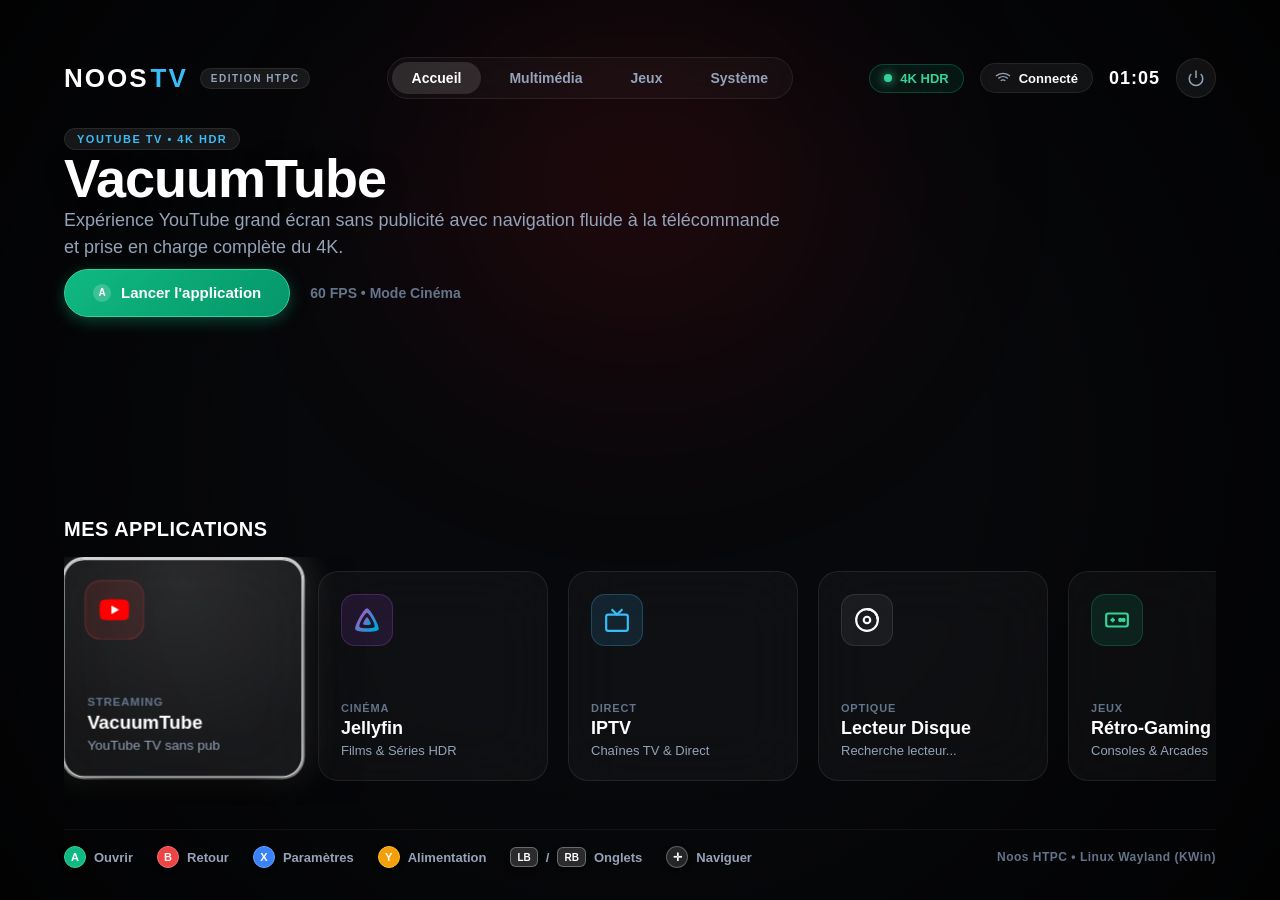
==== commit 289f5117: "feat(iptv): interface complète lecteur mpv, chaînes tv, epg, films, séries, filtres et paramètres sh" ====
--- a/dashboard/frontend/index.html
+++ b/dashboard/frontend/index.html
@@ -593,6 +593,323 @@
         </div>
       </div>
 
+      <!-- Vue 4 : Interface Principale Noos IPTV MPV Player (Bandeau + Catégories + Grille / Chaînes & EPG) -->
+      <div id="iptv-view-main" class="iptv-view hidden">
+        <!-- Bandeau supérieur sobre & glassy -->
+        <header class="iptv-main-navbar">
+          <div class="iptv-nav-brand">
+            <img src="assets/logo.png" alt="Noos" class="iptv-nav-logo" />
+            <span class="iptv-nav-title">IPTV <span class="accent">MPV Player</span></span>
+          </div>
+
+          <!-- Onglets de navigation principaux -->
+          <nav class="iptv-nav-tabs" role="tablist">
+            <span class="btn-bumper-hint">LB</span>
+            <button class="iptv-tab-btn active" data-tab="live" role="tab">
+              <svg width="18" height="18" viewBox="0 0 24 24" fill="none" stroke="currentColor" stroke-width="2"><rect x="2" y="7" width="20" height="15" rx="2" ry="2"></rect><polyline points="17 2 12 7 7 2"></polyline></svg>
+              <span>Chaînes TV</span>
+            </button>
+            <button class="iptv-tab-btn" data-tab="vod" role="tab">
+              <svg width="18" height="18" viewBox="0 0 24 24" fill="none" stroke="currentColor" stroke-width="2"><rect x="2" y="2" width="20" height="20" rx="2.18" ry="2.18"></rect><line x1="7" y1="2" x2="7" y2="22"></line><line x1="17" y1="2" x2="17" y2="22"></line><line x1="2" y1="12" x2="22" y2="12"></line><line x1="2" y1="7" x2="7" y2="7"></line><line x1="2" y1="17" x2="7" y2="17"></line><line x1="17" y1="17" x2="22" y2="17"></line><line x1="17" y1="7" x2="22" y2="7"></line></svg>
+              <span>Films</span>
+            </button>
+            <button class="iptv-tab-btn" data-tab="series" role="tab">
+              <svg width="18" height="18" viewBox="0 0 24 24" fill="none" stroke="currentColor" stroke-width="2"><rect x="2" y="3" width="20" height="14" rx="2" ry="2"></rect><line x1="8" y1="21" x2="16" y2="21"></line><line x1="12" y1="17" x2="12" y2="21"></line></svg>
+              <span>Séries</span>
+            </button>
+            <button class="iptv-tab-btn" data-tab="favorites" role="tab">
+              <svg width="18" height="18" viewBox="0 0 24 24" fill="none" stroke="currentColor" stroke-width="2"><polygon points="12 2 15.09 8.26 22 9.27 17 14.14 18.18 21.02 12 17.77 5.82 21.02 7 14.14 2 9.27 8.91 8.26 12 2"></polygon></svg>
+              <span>Favoris</span>
+            </button>
+            <button class="iptv-tab-btn" data-tab="filters" role="tab">
+              <svg width="18" height="18" viewBox="0 0 24 24" fill="none" stroke="currentColor" stroke-width="2"><polygon points="22 3 2 3 10 12.46 10 19 14 21 14 12.46 22 3"></polygon></svg>
+              <span>Filtres</span>
+            </button>
+            <button class="iptv-tab-btn" data-tab="settings" role="tab">
+              <svg width="18" height="18" viewBox="0 0 24 24" fill="none" stroke="currentColor" stroke-width="2"><circle cx="12" cy="12" r="3"></circle><path d="M19.4 15a1.65 1.65 0 0 0 .33 1.82l.06.06a2 2 0 0 1 0 2.83 2 2 0 0 1-2.83 0l-.06-.06a1.65 1.65 0 0 0-1.82-.33 1.65 1.65 0 0 0-1 1.51V21a2 2 0 0 1-2 2 2 2 0 0 1-2-2v-.09A1.65 1.65 0 0 0 9 19.4a1.65 1.65 0 0 0-1.82.33l-.06.06a2 2 0 0 1-2.83 0 2 2 0 0 1 0-2.83l.06-.06a1.65 1.65 0 0 0 .33-1.82 1.65 1.65 0 0 0-1.51-1H3a2 2 0 0 1-2-2 2 2 0 0 1 2-2h.09A1.65 1.65 0 0 0 4.6 9a1.65 1.65 0 0 0-.33-1.82l-.06-.06a2 2 0 0 1 0-2.83 2 2 0 0 1 2.83 0l.06.06a1.65 1.65 0 0 0 1.82.33H9a1.65 1.65 0 0 0 1-1.51V3a2 2 0 0 1 2-2 2 2 0 0 1 2 2v.09a1.65 1.65 0 0 0 1 1.51 1.65 1.65 0 0 0 1.82-.33l.06-.06a2 2 0 0 1 2.83 0 2 2 0 0 1 0 2.83l-.06.06a1.65 1.65 0 0 0-.33 1.82V9a1.65 1.65 0 0 0 1.51 1H21a2 2 0 0 1 2 2 2 2 0 0 1-2 2h-.09a1.65 1.65 0 0 0-1.51 1z"></path></svg>
+              <span>Paramètres</span>
+            </button>
+            <span class="btn-bumper-hint">RB</span>
+          </nav>
+
+          <div class="iptv-nav-actions">
+            <button id="btn-iptv-main-back" class="btn-action-secondary">
+              <span class="btn-key-hint">B</span> Profils
+            </button>
+          </div>
+        </header>
+
+        <!-- Corps principal (Split : Sidebar gauche + Zone d'affichage droite) -->
+        <div class="iptv-main-layout">
+          <!-- Sidebar gauche : Liste des catégories -->
+          <aside class="iptv-sidebar-categories" id="iptv-sidebar-categories">
+            <div class="sidebar-heading">
+              <span class="sidebar-title">Catégories</span>
+              <span id="iptv-cat-count" class="sidebar-badge">0</span>
+            </div>
+            <div id="iptv-categories-list" class="categories-scroll-list">
+              <!-- Injecté dynamiquement -->
+            </div>
+          </aside>
+
+          <!-- Zone d'affichage droite -->
+          <main class="iptv-content-area" id="iptv-content-area">
+            <!-- Sous-vue 1 : Chaînes TV (Liste chaînes + Preview droite + EPG dessous) -->
+            <div id="iptv-subview-live" class="iptv-subview">
+              <div class="iptv-live-split">
+                <!-- Colonne liste des chaînes de la catégorie -->
+                <div class="live-channels-col">
+                  <div class="channels-header">
+                    <span id="iptv-current-cat-name" class="channel-group-title">Chaînes Direct</span>
+                    <span id="iptv-channels-count" class="badge-count">0 chaîne</span>
+                  </div>
+                  <div id="iptv-channels-list" class="channels-scroll-list">
+                    <!-- Injecté dynamiquement -->
+                  </div>
+                </div>
+
+                <!-- Colonne droite : Preview vidéo + Guide TV (EPG) -->
+                <div class="live-details-col">
+                  <!-- Zone preview vidéo live -->
+                  <div class="live-preview-card" id="live-preview-card">
+                    <div class="preview-video-container">
+                      <div class="preview-overlay-badge">
+                        <span class="live-dot-pulse"></span> DIRECT LIVE • 4K HDR
+                      </div>
+                      <div class="preview-poster-fallback" id="preview-poster-fallback">
+                        <img id="preview-channel-logo" src="assets/logo.png" alt="Logo chaîne" class="preview-logo-img" />
+                        <div class="preview-play-hint">
+                          <button id="btn-iptv-play-fullscreen" class="btn-preview-play">
+                            <span class="play-icon">▶</span> Regarder en Plein Écran (A)
+                          </button>
+                        </div>
+                      </div>
+                    </div>
+                    <div class="preview-channel-meta">
+                      <h3 id="preview-channel-name" class="preview-ch-title">Sélectionnez une chaîne</h3>
+                      <span id="preview-channel-category" class="preview-ch-cat">Catégorie</span>
+                    </div>
+                  </div>
+
+                  <!-- Guide TV (EPG) dessous la preview -->
+                  <div class="live-epg-card" id="live-epg-card">
+                    <div class="epg-card-header">
+                      <div class="epg-title-wrap">
+                        <svg width="18" height="18" viewBox="0 0 24 24" fill="none" stroke="currentColor" stroke-width="2"><circle cx="12" cy="12" r="10"></circle><polyline points="12 6 12 12 16 14"></polyline></svg>
+                        <span class="epg-title">Guide des Programmes (EPG)</span>
+                      </div>
+                      <span class="epg-live-indicator">Programme en cours & à venir</span>
+                    </div>
+
+                    <div id="iptv-epg-now" class="epg-current-program">
+                      <div class="epg-time-range" id="epg-now-time">En ce moment</div>
+                      <div class="epg-prog-title" id="epg-now-title">Chargement du guide TV...</div>
+                      <div class="epg-prog-desc" id="epg-now-desc">Les informations de programmation s'affichent automatiquement.</div>
+                    </div>
+
+                    <div class="epg-upcoming-title">À suivre :</div>
+                    <div id="iptv-epg-upcoming-list" class="epg-upcoming-list">
+                      <!-- Injecté dynamiquement -->
+                    </div>
+                  </div>
+                </div>
+              </div>
+            </div>
+
+            <!-- Sous-vue 2 : Films (Grille de jaquettes) -->
+            <div id="iptv-subview-vod" class="iptv-subview hidden">
+              <div class="posters-grid-header">
+                <span id="vod-cat-title" class="section-title">Catalogue Films</span>
+                <span id="vod-items-count" class="badge-count">0 film</span>
+              </div>
+              <div id="iptv-vod-grid" class="iptv-posters-grid">
+                <!-- Injecté dynamiquement -->
+              </div>
+            </div>
+
+            <!-- Sous-vue 3 : Séries (Grille de jaquettes) -->
+            <div id="iptv-subview-series" class="iptv-subview hidden">
+              <div class="posters-grid-header">
+                <span id="series-cat-title" class="section-title">Catalogue Séries</span>
+                <span id="series-items-count" class="badge-count">0 série</span>
+              </div>
+              <div id="iptv-series-grid" class="iptv-posters-grid">
+                <!-- Injecté dynamiquement -->
+              </div>
+            </div>
+
+            <!-- Sous-vue 4 : Favoris -->
+            <div id="iptv-subview-favorites" class="iptv-subview hidden">
+              <div class="posters-grid-header">
+                <span class="section-title">Vos Favoris</span>
+                <span id="favorites-count" class="badge-count">0 favori</span>
+              </div>
+              <div id="iptv-favorites-grid" class="iptv-favorites-grid">
+                <!-- Injecté dynamiquement -->
+              </div>
+            </div>
+
+            <!-- Sous-vue 5 : Filtres des catégories -->
+            <div id="iptv-subview-filters" class="iptv-subview hidden">
+              <div class="filters-header">
+                <div>
+                  <h3 class="filters-title">Personnalisation & Masquage des Catégories</h3>
+                  <p class="filters-subtitle">Cochez ou décochez les catégories pour les masquer de l'interface IPTV.</p>
+                </div>
+                <div class="filters-actions-top">
+                  <button id="btn-filters-unhide-all" class="btn-action-secondary">Tout afficher</button>
+                  <button id="btn-filters-save" class="btn-action-primary">
+                    <span class="btn-key-hint">A</span> Enregistrer les Filtres
+                  </button>
+                </div>
+              </div>
+
+              <div class="filters-columns">
+                <!-- Catégories Chaînes -->
+                <div class="filters-group-col">
+                  <div class="filter-col-header">Chaînes TV en Direct</div>
+                  <div id="filters-list-live" class="filters-checkbox-list"></div>
+                </div>
+                <!-- Catégories Films -->
+                <div class="filters-group-col">
+                  <div class="filter-col-header">Catalogue Films</div>
+                  <div id="filters-list-vod" class="filters-checkbox-list"></div>
+                </div>
+                <!-- Catégories Séries -->
+                <div class="filters-group-col">
+                  <div class="filter-col-header">Catalogue Séries</div>
+                  <div id="filters-list-series" class="filters-checkbox-list"></div>
+                </div>
+              </div>
+            </div>
+
+            <!-- Sous-vue 6 : Paramètres Shaders & Upscale MPV -->
+            <div id="iptv-subview-settings" class="iptv-subview hidden">
+              <div class="iptv-settings-card">
+                <div class="settings-section-head">
+                  <h3 class="settings-title">Moteur Vidéo & Upscale MPV Player</h3>
+                  <p class="settings-sub">Optimisez le rendu visuel selon votre téléviseur et GPU.</p>
+                </div>
+
+                <div class="iptv-setting-row">
+                  <div class="setting-info">
+                    <div class="setting-name">Profil d'Upscale & Shaders GPU</div>
+                    <div class="setting-desc">Applique les algorithmes de suréchantillonnage haute résolution (FSR, CAS, DLSS, XeSS).</div>
+                  </div>
+                  <select id="iptv-select-upscale" class="iptv-select">
+                    <option value="fsr-ultra">AMD FSR 1.0 Ultra Haute Qualité (Shaders FSR)</option>
+                    <option value="cas-sharp">FidelityFX CAS Netteté Adaptative (Faible latence)</option>
+                    <option value="dlss-quality">NVIDIA Équivalent DLSS Qualité Maximale</option>
+                    <option value="xess-balanced">Intel XeSS Équilibré</option>
+                    <option value="default">Rendu Natif Direct (Standard)</option>
+                  </select>
+                </div>
+
+                <div class="iptv-setting-row">
+                  <div class="setting-info">
+                    <div class="setting-name">Réduction du Banding (Deband)</div>
+                    <div class="setting-desc">Élimine les dégradés disgracieux et les artefacts de compression sur les flux IPTV.</div>
+                  </div>
+                  <label class="switch-container">
+                    <input type="checkbox" id="iptv-toggle-deband" checked />
+                    <span class="switch-slider"></span>
+                  </label>
+                </div>
+
+                <div class="iptv-setting-row">
+                  <div class="setting-info">
+                    <div class="setting-name">Interpolation de Mouvement Fluide 60 FPS</div>
+                    <div class="setting-desc">Synchronise les flux 24/25/50 FPS à la fréquence 60Hz de l'écran avec motion smoothing.</div>
+                  </div>
+                  <label class="switch-container">
+                    <input type="checkbox" id="iptv-toggle-interpolation" />
+                    <span class="switch-slider"></span>
+                  </label>
+                </div>
+
+                <div class="iptv-setting-row">
+                  <div class="setting-info">
+                    <div class="setting-name">Tampon Réseau de Streaming (Buffer)</div>
+                    <div class="setting-desc">Durée du préchargement mémoire pour éviter tout buffering ou coupure.</div>
+                  </div>
+                  <select id="iptv-select-buffer" class="iptv-select">
+                    <option value="3">3 secondes (Faible latence • Rapide)</option>
+                    <option value="5" selected>5 secondes (Recommandé • Stable)</option>
+                    <option value="10">10 secondes (Connexion instable • Sécurité max)</option>
+                  </select>
+                </div>
+
+                <div class="iptv-settings-actions">
+                  <button id="btn-save-iptv-settings" class="btn-action-primary">
+                    <span class="btn-key-hint">A</span> Enregistrer les Paramètres MPV
+                  </button>
+                  <span id="iptv-settings-saved-feedback" class="settings-feedback-text hidden">✓ Paramètres MPV appliqués !</span>
+                </div>
+              </div>
+            </div>
+
+          </main>
+        </div>
+      </div>
+
+    </div>
+  </div>
+
+  <!-- Modal Détails Film / Série (Grand Poster, Synopsis, Play, Épisodes si série) -->
+  <div id="modal-iptv-details" class="modal-overlay iptv-details-overlay hidden" role="dialog" aria-modal="true">
+    <div class="iptv-details-container">
+      <div class="details-backdrop" id="details-backdrop"></div>
+      <div class="details-content-wrap">
+        <!-- Colonne gauche : Grande Jaquette -->
+        <div class="details-poster-wrap">
+          <img id="details-poster-img" src="assets/logo.png" alt="Affiche" class="details-large-poster" />
+          <div class="details-poster-badge" id="details-poster-badge">4K HDR</div>
+        </div>
+
+        <!-- Colonne droite : Métadonnées, Synopsis, Play & Épisodes -->
+        <div class="details-info-wrap">
+          <div class="details-header-row">
+            <h2 id="details-title" class="details-title">Titre du Film</h2>
+            <button id="btn-close-details-modal" class="btn-action-secondary" aria-label="Fermer">
+              <span class="btn-key-hint">B</span> Fermer
+            </button>
+          </div>
+
+          <div class="details-meta-pills">
+            <span class="meta-pill-rating" id="details-rating">★ 8.5</span>
+            <span class="meta-pill" id="details-year">2024</span>
+            <span class="meta-pill" id="details-genre">Action • Science-Fiction</span>
+            <span class="meta-pill" id="details-duration">2h 15m</span>
+          </div>
+
+          <p class="details-plot" id="details-plot">
+            Synopsis du film ou de la série...
+          </p>
+
+          <div class="details-actions-bar">
+            <button id="btn-details-play-main" class="btn-action-primary btn-large-play">
+              <span class="play-icon">▶</span> <span id="details-play-label">Lancer le Film (A)</span>
+            </button>
+            <button id="btn-details-toggle-fav" class="btn-action-secondary">
+              <span id="details-fav-star">☆</span> <span id="details-fav-text">Ajouter aux Favoris</span>
+            </button>
+          </div>
+
+          <!-- Section Épisodes (uniquement affichée pour les Séries) -->
+          <div id="details-series-section" class="details-series-section hidden">
+            <div class="series-section-header">
+              <h4 class="series-heading">Saisons & Épisodes</h4>
+              <div id="details-seasons-pills" class="seasons-pills-row">
+                <!-- Injecté dynamiquement (S01, S02...) -->
+              </div>
+            </div>
+
+            <div id="details-episodes-list" class="episodes-scroll-list">
+              <!-- Injecté dynamiquement -->
+            </div>
+          </div>
+        </div>
+      </div>
     </div>
   </div>
 
--- a/dashboard/frontend/css/style.css
+++ b/dashboard/frontend/css/style.css
@@ -1863,3 +1863,1111 @@
 .iptv-sync-actions {
   margin-top: 16px;
 }
+
+/* ========================================================================= */
+/* INTERFACE PRINCIPALE NOOS IPTV MPV PLAYER (CATALOGUE, CHAÎNES, EPG, VOD)   */
+/* ========================================================================= */
+
+.iptv-fullscreen-container.catalog-mode {
+  max-width: 100vw;
+  padding: 0;
+  height: 100vh;
+  min-height: 100vh;
+  overflow: hidden;
+}
+
+.iptv-fullscreen-container.catalog-mode > .iptv-header {
+  display: none;
+}
+
+#iptv-view-main {
+  width: 100vw;
+  height: 100vh;
+  display: flex;
+  flex-direction: column;
+  overflow: hidden;
+}
+
+/* 1. Fin bandeau supérieur glassy sobre */
+.iptv-main-navbar {
+  height: 64px;
+  background: rgba(10, 14, 24, 0.78);
+  border-bottom: 1px solid rgba(255, 255, 255, 0.08);
+  backdrop-filter: blur(24px);
+  -webkit-backdrop-filter: blur(24px);
+  display: flex;
+  align-items: center;
+  justify-content: space-between;
+  padding: 0 32px;
+  box-sizing: border-box;
+  z-index: 10;
+  flex-shrink: 0;
+}
+
+.iptv-nav-brand {
+  display: flex;
+  align-items: center;
+  gap: 14px;
+}
+
+.iptv-nav-logo {
+  height: 34px;
+  width: auto;
+  filter: drop-shadow(0 0 10px rgba(56, 189, 248, 0.5));
+}
+
+.iptv-nav-title {
+  font-size: 20px;
+  font-weight: 800;
+  color: #ffffff;
+  letter-spacing: 0.5px;
+}
+
+.iptv-nav-title .accent {
+  color: #38bdf8;
+  font-weight: 800;
+  text-shadow: 0 0 16px rgba(56, 189, 248, 0.6);
+}
+
+.iptv-nav-tabs {
+  display: flex;
+  align-items: center;
+  gap: 8px;
+}
+
+.iptv-tab-btn {
+  background: rgba(255, 255, 255, 0.04);
+  border: 1.5px solid transparent;
+  border-radius: 12px;
+  padding: 8px 18px;
+  color: #94a3b8;
+  font-size: 14px;
+  font-weight: 600;
+  display: flex;
+  align-items: center;
+  gap: 8px;
+  cursor: pointer;
+  transition: all 0.2s ease;
+  outline: none;
+}
+
+.iptv-tab-btn:hover,
+.iptv-tab-btn:focus {
+  background: rgba(255, 255, 255, 0.09);
+  color: #ffffff;
+  border-color: rgba(56, 189, 248, 0.4);
+}
+
+.iptv-tab-btn.active {
+  background: rgba(56, 189, 248, 0.15);
+  border-color: #38bdf8;
+  color: #ffffff;
+  font-weight: 700;
+  box-shadow: 0 0 16px rgba(56, 189, 248, 0.35);
+}
+
+.btn-bumper-hint {
+  background: rgba(255, 255, 255, 0.08);
+  border: 1px solid rgba(255, 255, 255, 0.15);
+  border-radius: 6px;
+  padding: 3px 7px;
+  font-size: 10px;
+  font-weight: 800;
+  color: #94a3b8;
+  letter-spacing: 0.5px;
+}
+
+.iptv-nav-actions {
+  display: flex;
+  align-items: center;
+}
+
+/* 2. Corps principal (Layout 2 colonnes) */
+.iptv-main-layout {
+  flex: 1;
+  display: flex;
+  gap: 20px;
+  padding: 18px 28px 24px 28px;
+  box-sizing: border-box;
+  overflow: hidden;
+  height: calc(100vh - 64px);
+}
+
+/* Sidebar gauche : Catégories */
+.iptv-sidebar-categories {
+  width: 300px;
+  flex-shrink: 0;
+  display: flex;
+  flex-direction: column;
+  background: rgba(15, 20, 32, 0.65);
+  border: 1px solid rgba(255, 255, 255, 0.07);
+  border-radius: 20px;
+  padding: 16px;
+  backdrop-filter: blur(16px);
+  overflow: hidden;
+}
+
+.sidebar-heading {
+  display: flex;
+  align-items: center;
+  justify-content: space-between;
+  padding-bottom: 12px;
+  border-bottom: 1px solid rgba(255, 255, 255, 0.06);
+  margin-bottom: 10px;
+}
+
+.sidebar-title {
+  font-size: 14px;
+  font-weight: 700;
+  text-transform: uppercase;
+  letter-spacing: 1px;
+  color: #94a3b8;
+}
+
+.sidebar-badge {
+  background: rgba(56, 189, 248, 0.15);
+  color: #38bdf8;
+  border-radius: 9999px;
+  padding: 2px 8px;
+  font-size: 11px;
+  font-weight: 800;
+}
+
+.categories-scroll-list {
+  display: flex;
+  flex-direction: column;
+  gap: 6px;
+  overflow-y: auto;
+  flex: 1;
+  padding-right: 4px;
+}
+
+.cat-item-btn {
+  display: flex;
+  align-items: center;
+  justify-content: space-between;
+  padding: 11px 14px;
+  border-radius: 12px;
+  background: transparent;
+  border: 1.5px solid transparent;
+  color: #cbd5e1;
+  font-size: 14px;
+  font-weight: 600;
+  cursor: pointer;
+  text-align: left;
+  transition: all 0.15s ease;
+  outline: none;
+}
+
+.cat-item-btn:hover,
+.cat-item-btn:focus {
+  background: rgba(255, 255, 255, 0.08);
+  border-color: rgba(56, 189, 248, 0.4);
+  color: #ffffff;
+}
+
+.cat-item-btn.active {
+  background: linear-gradient(90deg, rgba(56, 189, 248, 0.22), rgba(56, 189, 248, 0.05));
+  border-color: #38bdf8;
+  color: #ffffff;
+  font-weight: 700;
+}
+
+/* Zone d'affichage droite */
+.iptv-content-area {
+  flex: 1;
+  display: flex;
+  flex-direction: column;
+  overflow: hidden;
+  height: 100%;
+}
+
+.iptv-subview {
+  width: 100%;
+  height: 100%;
+  display: flex;
+  flex-direction: column;
+  overflow: hidden;
+}
+
+/* 3. Sous-vue Chaînes TV : Split liste + preview & EPG */
+.iptv-live-split {
+  display: flex;
+  gap: 20px;
+  height: 100%;
+  overflow: hidden;
+}
+
+.live-channels-col {
+  width: 360px;
+  flex-shrink: 0;
+  display: flex;
+  flex-direction: column;
+  background: rgba(15, 20, 32, 0.65);
+  border: 1px solid rgba(255, 255, 255, 0.07);
+  border-radius: 20px;
+  padding: 16px;
+  backdrop-filter: blur(16px);
+  overflow: hidden;
+}
+
+.channels-header {
+  display: flex;
+  align-items: center;
+  justify-content: space-between;
+  padding-bottom: 12px;
+  border-bottom: 1px solid rgba(255, 255, 255, 0.06);
+  margin-bottom: 10px;
+}
+
+.channel-group-title {
+  font-size: 15px;
+  font-weight: 800;
+  color: #ffffff;
+}
+
+.channels-scroll-list {
+  display: flex;
+  flex-direction: column;
+  gap: 8px;
+  overflow-y: auto;
+  flex: 1;
+  padding-right: 4px;
+}
+
+.channel-card-item {
+  display: flex;
+  align-items: center;
+  gap: 12px;
+  padding: 10px 12px;
+  border-radius: 12px;
+  background: rgba(255, 255, 255, 0.03);
+  border: 1.5px solid transparent;
+  color: #ffffff;
+  cursor: pointer;
+  transition: all 0.15s ease;
+  outline: none;
+}
+
+.channel-card-item:hover,
+.channel-card-item:focus {
+  background: rgba(255, 255, 255, 0.08);
+  border-color: #38bdf8;
+  box-shadow: 0 0 16px rgba(56, 189, 248, 0.3);
+}
+
+.channel-card-item.active {
+  background: rgba(56, 189, 248, 0.18);
+  border-color: #38bdf8;
+}
+
+.ch-icon-wrap {
+  width: 38px;
+  height: 38px;
+  border-radius: 8px;
+  background: rgba(0, 0, 0, 0.45);
+  display: flex;
+  align-items: center;
+  justify-content: center;
+  overflow: hidden;
+  flex-shrink: 0;
+}
+
+.ch-logo-img {
+  width: 100%;
+  height: 100%;
+  object-fit: contain;
+}
+
+.ch-meta-wrap {
+  display: flex;
+  flex-direction: column;
+  gap: 2px;
+  flex: 1;
+  min-width: 0;
+}
+
+.ch-name {
+  font-size: 14px;
+  font-weight: 700;
+  color: #ffffff;
+  white-space: nowrap;
+  overflow: hidden;
+  text-overflow: ellipsis;
+}
+
+.ch-now-playing {
+  font-size: 12px;
+  color: #94a3b8;
+  white-space: nowrap;
+  overflow: hidden;
+  text-overflow: ellipsis;
+}
+
+/* Colonne droite : Preview & EPG */
+.live-details-col {
+  flex: 1;
+  display: flex;
+  flex-direction: column;
+  gap: 18px;
+  overflow-y: auto;
+  padding-right: 4px;
+}
+
+.live-preview-card {
+  background: rgba(12, 16, 26, 0.85);
+  border: 1px solid rgba(255, 255, 255, 0.08);
+  border-radius: 20px;
+  overflow: hidden;
+  box-shadow: 0 16px 40px rgba(0, 0, 0, 0.6);
+  flex-shrink: 0;
+}
+
+.preview-video-container {
+  aspect-ratio: 16/9;
+  max-height: 240px;
+  background: #000000;
+  position: relative;
+  display: flex;
+  align-items: center;
+  justify-content: center;
+}
+
+.preview-overlay-badge {
+  position: absolute;
+  top: 12px;
+  left: 14px;
+  background: rgba(0, 0, 0, 0.8);
+  border: 1px solid rgba(239, 68, 68, 0.6);
+  color: #fca5a5;
+  border-radius: 9999px;
+  padding: 3px 10px;
+  font-size: 11px;
+  font-weight: 800;
+  display: flex;
+  align-items: center;
+  gap: 6px;
+  letter-spacing: 0.5px;
+}
+
+.live-dot-pulse {
+  width: 7px;
+  height: 7px;
+  border-radius: 50%;
+  background: #ef4444;
+  animation: pulse 1.4s infinite;
+}
+
+.preview-poster-fallback {
+  width: 100%;
+  height: 100%;
+  display: flex;
+  flex-direction: column;
+  align-items: center;
+  justify-content: center;
+  gap: 14px;
+  background: radial-gradient(circle at center, rgba(30, 41, 59, 0.6), #060911);
+}
+
+.preview-logo-img {
+  height: 60px;
+  width: auto;
+  max-width: 160px;
+  object-fit: contain;
+  filter: drop-shadow(0 0 15px rgba(255, 255, 255, 0.3));
+}
+
+.btn-preview-play {
+  background: linear-gradient(135deg, #0284c7, #38bdf8);
+  border: none;
+  border-radius: 30px;
+  padding: 10px 22px;
+  color: #ffffff;
+  font-size: 14px;
+  font-weight: 800;
+  cursor: pointer;
+  box-shadow: 0 8px 24px rgba(56, 189, 248, 0.5);
+  display: flex;
+  align-items: center;
+  gap: 8px;
+  outline: none;
+}
+
+.btn-preview-play:hover,
+.btn-preview-play:focus {
+  transform: scale(1.05);
+  box-shadow: 0 10px 30px rgba(56, 189, 248, 0.7);
+}
+
+.preview-channel-meta {
+  padding: 12px 18px;
+  background: rgba(10, 14, 23, 0.95);
+  display: flex;
+  align-items: center;
+  justify-content: space-between;
+}
+
+.preview-ch-title {
+  font-size: 17px;
+  font-weight: 800;
+  color: #ffffff;
+  margin: 0;
+}
+
+.preview-ch-cat {
+  font-size: 12px;
+  font-weight: 700;
+  color: #38bdf8;
+  background: rgba(56, 189, 248, 0.12);
+  padding: 2px 8px;
+  border-radius: 6px;
+}
+
+/* Guide TV / EPG */
+.live-epg-card {
+  flex: 1;
+  background: rgba(15, 20, 32, 0.65);
+  border: 1px solid rgba(255, 255, 255, 0.07);
+  border-radius: 20px;
+  padding: 18px;
+  backdrop-filter: blur(16px);
+  display: flex;
+  flex-direction: column;
+  gap: 12px;
+  overflow: hidden;
+}
+
+.epg-card-header {
+  display: flex;
+  align-items: center;
+  justify-content: space-between;
+  border-bottom: 1px solid rgba(255, 255, 255, 0.06);
+  padding-bottom: 10px;
+}
+
+.epg-title-wrap {
+  display: flex;
+  align-items: center;
+  gap: 8px;
+  color: #38bdf8;
+}
+
+.epg-title {
+  font-size: 14px;
+  font-weight: 800;
+  color: #ffffff;
+}
+
+.epg-live-indicator {
+  font-size: 11px;
+  color: #94a3b8;
+  font-weight: 500;
+}
+
+.epg-current-program {
+  background: rgba(56, 189, 248, 0.08);
+  border: 1px solid rgba(56, 189, 248, 0.25);
+  border-radius: 14px;
+  padding: 12px 16px;
+  display: flex;
+  flex-direction: column;
+  gap: 4px;
+}
+
+.epg-time-range {
+  font-size: 12px;
+  font-weight: 800;
+  color: #38bdf8;
+}
+
+.epg-prog-title {
+  font-size: 16px;
+  font-weight: 800;
+  color: #ffffff;
+}
+
+.epg-prog-desc {
+  font-size: 13px;
+  color: #cbd5e1;
+  line-height: 1.4;
+}
+
+.epg-upcoming-title {
+  font-size: 13px;
+  font-weight: 700;
+  color: #94a3b8;
+  margin-top: 4px;
+}
+
+.epg-upcoming-list {
+  display: flex;
+  flex-direction: column;
+  gap: 6px;
+  overflow-y: auto;
+  max-height: 130px;
+}
+
+.epg-upcoming-item {
+  display: flex;
+  align-items: center;
+  gap: 12px;
+  padding: 8px 12px;
+  border-radius: 8px;
+  background: rgba(255, 255, 255, 0.02);
+  font-size: 13px;
+}
+
+.epg-upcoming-time {
+  font-weight: 800;
+  color: #94a3b8;
+  width: 50px;
+  flex-shrink: 0;
+}
+
+.epg-upcoming-name {
+  color: #e2e8f0;
+  font-weight: 600;
+  white-space: nowrap;
+  overflow: hidden;
+  text-overflow: ellipsis;
+}
+
+/* 4. Grille de Jaquettes (Films & Séries) */
+.posters-grid-header {
+  display: flex;
+  align-items: center;
+  justify-content: space-between;
+  padding-bottom: 14px;
+  margin-bottom: 14px;
+  border-bottom: 1px solid rgba(255, 255, 255, 0.08);
+}
+
+.section-title {
+  font-size: 20px;
+  font-weight: 900;
+  color: #ffffff;
+}
+
+.iptv-posters-grid {
+  display: grid;
+  grid-template-columns: repeat(auto-fill, minmax(170px, 1fr));
+  gap: 18px;
+  overflow-y: auto;
+  padding: 4px 6px 30px 4px;
+  flex: 1;
+}
+
+.poster-card {
+  border-radius: 14px;
+  background: rgba(18, 24, 38, 0.75);
+  border: 1.5px solid rgba(255, 255, 255, 0.07);
+  overflow: hidden;
+  cursor: pointer;
+  transition: transform 0.2s cubic-bezier(0.2, 0, 0, 1), box-shadow 0.2s ease, border-color 0.2s ease;
+  outline: none;
+  display: flex;
+  flex-direction: column;
+}
+
+.poster-card:hover,
+.poster-card:focus {
+  transform: scale(1.05);
+  border-color: #38bdf8;
+  box-shadow: 0 12px 30px rgba(56, 189, 248, 0.45);
+  z-index: 5;
+}
+
+.poster-img-wrap {
+  aspect-ratio: 2/3;
+  width: 100%;
+  position: relative;
+  background: #0b0f19;
+  overflow: hidden;
+}
+
+.poster-img {
+  width: 100%;
+  height: 100%;
+  object-fit: cover;
+}
+
+.poster-badge-rating {
+  position: absolute;
+  top: 8px;
+  right: 8px;
+  background: rgba(0, 0, 0, 0.85);
+  border: 1px solid rgba(234, 179, 8, 0.5);
+  color: #facc15;
+  font-size: 11px;
+  font-weight: 800;
+  border-radius: 6px;
+  padding: 2px 6px;
+}
+
+.poster-badge-year {
+  position: absolute;
+  bottom: 8px;
+  left: 8px;
+  background: rgba(0, 0, 0, 0.8);
+  color: #cbd5e1;
+  font-size: 10px;
+  font-weight: 700;
+  border-radius: 4px;
+  padding: 2px 5px;
+}
+
+.poster-info {
+  padding: 10px 12px;
+  display: flex;
+  flex-direction: column;
+  gap: 2px;
+}
+
+.poster-title {
+  font-size: 14px;
+  font-weight: 700;
+  color: #ffffff;
+  white-space: nowrap;
+  overflow: hidden;
+  text-overflow: ellipsis;
+}
+
+.poster-sub {
+  font-size: 11px;
+  color: #94a3b8;
+}
+
+/* 5. Favoris */
+.iptv-favorites-grid {
+  display: grid;
+  grid-template-columns: repeat(auto-fill, minmax(200px, 1fr));
+  gap: 16px;
+  overflow-y: auto;
+  padding-bottom: 30px;
+}
+
+/* 6. Filtres */
+.filters-header {
+  display: flex;
+  align-items: center;
+  justify-content: space-between;
+  margin-bottom: 20px;
+  padding-bottom: 14px;
+  border-bottom: 1px solid rgba(255, 255, 255, 0.08);
+}
+
+.filters-title {
+  font-size: 20px;
+  font-weight: 800;
+  color: #ffffff;
+  margin: 0 0 4px 0;
+}
+
+.filters-subtitle {
+  font-size: 14px;
+  color: #94a3b8;
+  margin: 0;
+}
+
+.filters-actions-top {
+  display: flex;
+  align-items: center;
+  gap: 12px;
+}
+
+.filters-columns {
+  display: grid;
+  grid-template-columns: 1fr 1fr 1fr;
+  gap: 20px;
+  flex: 1;
+  overflow: hidden;
+}
+
+.filters-group-col {
+  background: rgba(15, 20, 32, 0.65);
+  border: 1px solid rgba(255, 255, 255, 0.07);
+  border-radius: 18px;
+  padding: 16px;
+  display: flex;
+  flex-direction: column;
+  gap: 12px;
+  overflow: hidden;
+}
+
+.filter-col-header {
+  font-size: 15px;
+  font-weight: 800;
+  color: #38bdf8;
+  border-bottom: 1px solid rgba(255, 255, 255, 0.06);
+  padding-bottom: 8px;
+}
+
+.filters-checkbox-list {
+  display: flex;
+  flex-direction: column;
+  gap: 8px;
+  overflow-y: auto;
+  flex: 1;
+  padding-right: 4px;
+}
+
+.filter-checkbox-item {
+  display: flex;
+  align-items: center;
+  justify-content: space-between;
+  padding: 8px 12px;
+  background: rgba(255, 255, 255, 0.03);
+  border-radius: 10px;
+  cursor: pointer;
+  transition: background 0.15s;
+}
+
+.filter-checkbox-item:hover {
+  background: rgba(255, 255, 255, 0.07);
+}
+
+.filter-item-name {
+  font-size: 13px;
+  font-weight: 600;
+  color: #e2e8f0;
+}
+
+/* 7. Paramètres Shaders & Upscale MPV */
+.iptv-settings-card {
+  max-width: 900px;
+  margin: 0 auto;
+  width: 100%;
+  background: rgba(18, 23, 37, 0.75);
+  border: 1.5px solid rgba(255, 255, 255, 0.08);
+  border-radius: 24px;
+  padding: 28px 36px;
+  backdrop-filter: blur(16px);
+  display: flex;
+  flex-direction: column;
+  gap: 20px;
+  overflow-y: auto;
+}
+
+.settings-section-head {
+  border-bottom: 1px solid rgba(255, 255, 255, 0.08);
+  padding-bottom: 14px;
+}
+
+.settings-title {
+  font-size: 22px;
+  font-weight: 900;
+  color: #ffffff;
+  margin: 0 0 6px 0;
+}
+
+.settings-sub {
+  font-size: 14px;
+  color: #94a3b8;
+  margin: 0;
+}
+
+.iptv-setting-row {
+  display: flex;
+  align-items: center;
+  justify-content: space-between;
+  gap: 20px;
+  padding: 14px 0;
+  border-bottom: 1px solid rgba(255, 255, 255, 0.04);
+}
+
+.setting-info {
+  display: flex;
+  flex-direction: column;
+  gap: 4px;
+  flex: 1;
+}
+
+.setting-name {
+  font-size: 16px;
+  font-weight: 700;
+  color: #ffffff;
+}
+
+.setting-desc {
+  font-size: 13px;
+  color: #94a3b8;
+}
+
+.iptv-select {
+  height: 44px;
+  background: rgba(10, 14, 24, 0.95);
+  border: 1.5px solid rgba(255, 255, 255, 0.15);
+  border-radius: 10px;
+  color: #ffffff;
+  padding: 0 16px;
+  font-size: 14px;
+  font-weight: 600;
+  outline: none;
+  cursor: pointer;
+}
+
+.iptv-select:focus {
+  border-color: #38bdf8;
+  box-shadow: 0 0 12px rgba(56, 189, 248, 0.4);
+}
+
+.iptv-settings-actions {
+  display: flex;
+  align-items: center;
+  gap: 16px;
+  margin-top: 10px;
+}
+
+.settings-feedback-text {
+  font-size: 14px;
+  font-weight: 700;
+  color: #10b981;
+}
+
+/* 8. Modale Détails Film / Série (Grand Format TV) */
+.iptv-details-overlay {
+  z-index: 1000;
+  display: flex;
+  align-items: center;
+  justify-content: center;
+  background: rgba(4, 7, 13, 0.92);
+  backdrop-filter: blur(28px);
+}
+
+.iptv-details-container {
+  width: 90vw;
+  max-width: 1300px;
+  height: 85vh;
+  background: #0b0f19;
+  border: 1.5px solid rgba(56, 189, 248, 0.35);
+  border-radius: 28px;
+  position: relative;
+  overflow: hidden;
+  box-shadow: 0 25px 80px rgba(0, 0, 0, 0.85);
+  display: flex;
+}
+
+.details-backdrop {
+  position: absolute;
+  inset: 0;
+  opacity: 0.18;
+  background-size: cover;
+  background-position: center;
+  filter: blur(35px);
+  pointer-events: none;
+}
+
+.details-content-wrap {
+  position: relative;
+  z-index: 2;
+  display: flex;
+  gap: 36px;
+  padding: 36px;
+  width: 100%;
+  height: 100%;
+  box-sizing: border-box;
+  overflow: hidden;
+}
+
+.details-poster-wrap {
+  width: 320px;
+  flex-shrink: 0;
+  border-radius: 20px;
+  overflow: hidden;
+  border: 2px solid rgba(255, 255, 255, 0.15);
+  box-shadow: 0 16px 50px rgba(0, 0, 0, 0.8);
+  position: relative;
+}
+
+.details-large-poster {
+  width: 100%;
+  height: 100%;
+  object-fit: cover;
+}
+
+.details-poster-badge {
+  position: absolute;
+  top: 14px;
+  right: 14px;
+  background: rgba(0, 0, 0, 0.85);
+  border: 1.5px solid #38bdf8;
+  color: #38bdf8;
+  font-size: 13px;
+  font-weight: 800;
+  border-radius: 8px;
+  padding: 4px 10px;
+}
+
+.details-info-wrap {
+  flex: 1;
+  display: flex;
+  flex-direction: column;
+  gap: 16px;
+  overflow-y: auto;
+  padding-right: 8px;
+}
+
+.details-header-row {
+  display: flex;
+  align-items: center;
+  justify-content: space-between;
+}
+
+.details-title {
+  font-size: 34px;
+  font-weight: 900;
+  color: #ffffff;
+  margin: 0;
+}
+
+.details-meta-pills {
+  display: flex;
+  align-items: center;
+  gap: 10px;
+  flex-wrap: wrap;
+}
+
+.meta-pill {
+  background: rgba(255, 255, 255, 0.08);
+  border: 1px solid rgba(255, 255, 255, 0.12);
+  border-radius: 9999px;
+  padding: 4px 12px;
+  font-size: 13px;
+  font-weight: 600;
+  color: #e2e8f0;
+}
+
+.meta-pill-rating {
+  background: rgba(234, 179, 8, 0.15);
+  border: 1px solid rgba(234, 179, 8, 0.6);
+  color: #facc15;
+  font-weight: 800;
+  border-radius: 9999px;
+  padding: 4px 12px;
+  font-size: 13px;
+}
+
+.details-plot {
+  font-size: 15px;
+  line-height: 1.6;
+  color: #cbd5e1;
+  margin: 0;
+}
+
+.details-actions-bar {
+  display: flex;
+  align-items: center;
+  gap: 14px;
+  margin: 10px 0;
+}
+
+.btn-large-play {
+  font-size: 17px;
+  padding: 14px 28px;
+  border-radius: 14px;
+}
+
+.details-series-section {
+  display: flex;
+  flex-direction: column;
+  gap: 12px;
+  margin-top: 10px;
+  border-top: 1px solid rgba(255, 255, 255, 0.08);
+  padding-top: 16px;
+}
+
+.series-section-header {
+  display: flex;
+  align-items: center;
+  justify-content: space-between;
+}
+
+.series-heading {
+  font-size: 16px;
+  font-weight: 800;
+  color: #ffffff;
+  margin: 0;
+}
+
+.seasons-pills-row {
+  display: flex;
+  align-items: center;
+  gap: 8px;
+}
+
+.season-pill-btn {
+  background: rgba(255, 255, 255, 0.06);
+  border: 1.5px solid transparent;
+  border-radius: 10px;
+  padding: 6px 14px;
+  color: #94a3b8;
+  font-size: 13px;
+  font-weight: 700;
+  cursor: pointer;
+}
+
+.season-pill-btn.active {
+  background: rgba(56, 189, 248, 0.2);
+  border-color: #38bdf8;
+  color: #ffffff;
+}
+
+.episodes-scroll-list {
+  display: flex;
+  flex-direction: column;
+  gap: 8px;
+  max-height: 240px;
+  overflow-y: auto;
+  padding-right: 4px;
+}
+
+.episode-card-item {
+  display: flex;
+  align-items: center;
+  justify-content: space-between;
+  padding: 12px 16px;
+  border-radius: 12px;
+  background: rgba(255, 255, 255, 0.04);
+  border: 1.5px solid transparent;
+  cursor: pointer;
+  transition: all 0.15s ease;
+  outline: none;
+}
+
+.episode-card-item:hover,
+.episode-card-item:focus {
+  background: rgba(56, 189, 248, 0.15);
+  border-color: #38bdf8;
+  box-shadow: 0 0 12px rgba(56, 189, 248, 0.3);
+}
+
+.episode-meta-col {
+  display: flex;
+  flex-direction: column;
+  gap: 2px;
+  flex: 1;
+}
+
+.episode-title-txt {
+  font-size: 14px;
+  font-weight: 700;
+  color: #ffffff;
+}
+
+.episode-plot-txt {
+  font-size: 12px;
+  color: #94a3b8;
+  line-height: 1.3;
+}
+
+.episode-play-btn {
+  background: rgba(56, 189, 248, 0.2);
+  border: 1px solid #38bdf8;
+  border-radius: 8px;
+  color: #ffffff;
+  padding: 6px 12px;
+  font-size: 12px;
+  font-weight: 800;
+  cursor: pointer;
+}
+
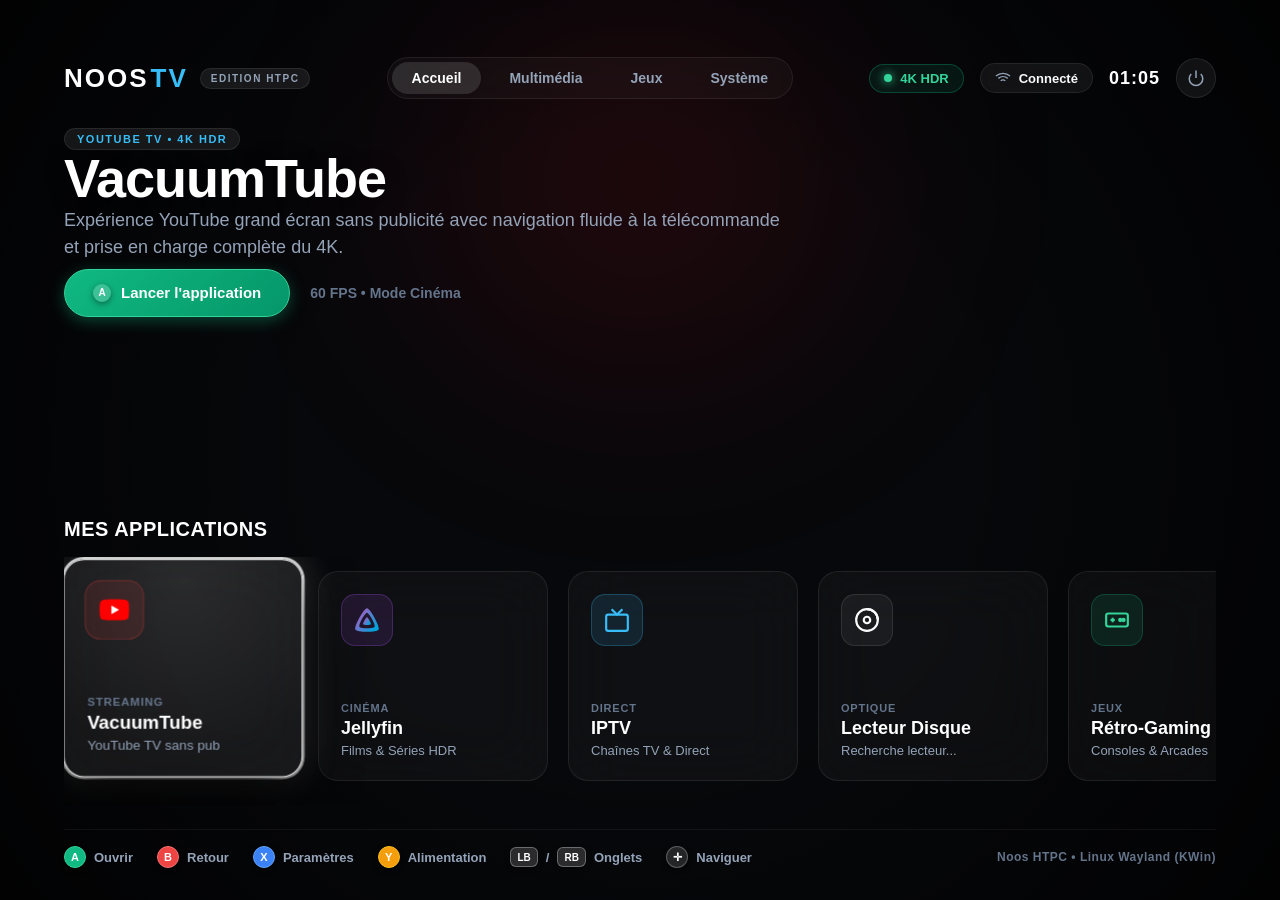
==== commit 08b2609b: "feat(dashboard): fenêtres plein écran paramètres et màj, navigation manette et sources audio PipeWir" ====
--- a/dashboard/frontend/index.html
+++ b/dashboard/frontend/index.html
@@ -315,12 +315,18 @@
 
   </div>
 
-  <!-- Modal Paramètres & Alimentation -->
-  <div id="modal-settings" class="modal-overlay hidden">
-    <div class="modal-panel">
+  <!-- Modal Paramètres & Alimentation (Plein Écran TV) -->
+  <div id="modal-settings" class="modal-overlay fullscreen-overlay hidden" role="dialog" aria-modal="true">
+    <div class="modal-panel settings-fullscreen-panel">
       <div class="modal-header">
-        <div class="modal-title">Paramètres du Système</div>
-        <button id="modal-close" class="modal-close-btn">&times;</button>
+        <div class="header-left">
+          <div class="modal-title">Paramètres du Système</div>
+          <div class="modal-subtitle">Configuration multimédia, affichage, audio et alimentation</div>
+        </div>
+        <button id="modal-close" class="btn-action-secondary" tabindex="0" data-focusable aria-label="Retour au menu principal">
+          <span class="btn-pad-icon">B</span>
+          <span>Retour</span>
+        </button>
       </div>
       <div class="modal-body">
         <div class="setting-row">
@@ -328,7 +334,7 @@
             <div class="setting-name">Affichage HDR (Rec.2020)</div>
             <div class="setting-desc">Activer le passthrough haute dynamique pour les flux vidéos compatibles</div>
           </div>
-          <button id="toggle-hdr-btn" class="toggle-btn active">Activé</button>
+          <button id="toggle-hdr-btn" class="toggle-btn active" tabindex="0" data-focusable>Activé</button>
         </div>
 
         <div class="setting-row">
@@ -337,8 +343,28 @@
             <div class="setting-desc">Disposition des touches pour la saisie de texte à la manette</div>
           </div>
           <div class="keyboard-layout-selector">
-            <button id="btn-layout-azerty" class="choice-pill active" data-layout="azerty">AZERTY (FR)</button>
-            <button id="btn-layout-qwerty" class="choice-pill" data-layout="qwerty">QWERTY (EN)</button>
+            <button id="btn-layout-azerty" class="choice-pill active" data-layout="azerty" tabindex="0" data-focusable>AZERTY (FR)</button>
+            <button id="btn-layout-qwerty" class="choice-pill" data-layout="qwerty" tabindex="0" data-focusable>QWERTY (EN)</button>
+          </div>
+        </div>
+
+        <!-- Section Sorties Audio TV (Sources & Périphériques PipeWire) -->
+        <div class="setting-audio-container">
+          <div class="setting-section-header">
+            <div class="setting-section-title">
+              <svg viewBox="0 0 24 24" width="22" height="22" fill="none" stroke="currentColor" stroke-width="2" stroke-linecap="round" stroke-linejoin="round">
+                <polygon points="11 5 6 9 2 9 2 15 6 15 11 19 11 5"></polygon>
+                <path d="M19.07 4.93a10 10 0 0 1 0 14.14M15.54 8.46a5 5 0 0 1 0 7.07"></path>
+              </svg>
+              <span>Sorties Audio Actives (Sources & Périphériques)</span>
+            </div>
+            <div class="audio-hw-info">
+              <span class="hw-badge hw-res" id="active-audio-sink-label">Sortie : Détection...</span>
+            </div>
+          </div>
+          <div class="audio-sinks-grid" id="audio-sinks-container">
+            <!-- Rendu dynamique via app.js -->
+            <div class="audio-sink-loading">Recherche des sorties audio...</div>
           </div>
         </div>
 
@@ -360,13 +386,13 @@
           <div class="upscale-gpu-selector">
             <span class="selector-label">Architecture GPU :</span>
             <div class="gpu-pills">
-              <button class="gpu-pill active" data-brand="amd" id="btn-gpu-amd">
+              <button class="gpu-pill active" data-brand="amd" id="btn-gpu-amd" tabindex="0" data-focusable>
                 <span class="brand-dot dot-amd"></span> AMD Radeon (FSR)
               </button>
-              <button class="gpu-pill" data-brand="nvidia" id="btn-gpu-nvidia">
+              <button class="gpu-pill" data-brand="nvidia" id="btn-gpu-nvidia" tabindex="0" data-focusable>
                 <span class="brand-dot dot-nvidia"></span> NVIDIA GeForce (DLSS / NIS)
               </button>
-              <button class="gpu-pill" data-brand="intel" id="btn-gpu-intel">
+              <button class="gpu-pill" data-brand="intel" id="btn-gpu-intel" tabindex="0" data-focusable>
                 <span class="brand-dot dot-intel"></span> Intel Arc / Iris (XeSS)
               </button>
             </div>
@@ -388,6 +414,22 @@
 
         <div class="setting-row">
           <div>
+            <div class="setting-name">Audio Bitperfect (HDMI Passthrough)</div>
+            <div class="setting-desc">Flux brut numérique Dolby Atmos, TrueHD & DTS sans conversion</div>
+          </div>
+          <div class="badge-pill" style="background: rgba(166, 227, 161, 0.2); color: var(--ctp-green); border: 1px solid var(--ctp-green);">Actif</div>
+        </div>
+
+        <div class="setting-row">
+          <div>
+            <div class="setting-name">Ambilight TV (HyperHDR)</div>
+            <div class="setting-desc">Synchronisation LED continue (Vidéos & Menus • Interface : port 8090)</div>
+          </div>
+          <div class="badge-pill" style="background: rgba(137, 180, 250, 0.2); color: var(--ctp-blue); border: 1px solid var(--ctp-blue);">Actif</div>
+        </div>
+
+        <div class="setting-row">
+          <div>
             <div class="setting-name">Stockage Système</div>
             <div id="settings-storage-status" class="setting-desc">-- Go libres</div>
           </div>
@@ -395,15 +437,15 @@
         </div>
 
         <div class="power-actions-grid">
-          <button class="power-action-btn" data-action="suspend">
+          <button class="power-action-btn" data-action="suspend" tabindex="0" data-focusable>
             <svg viewBox="0 0 24 24" fill="none" stroke="currentColor" stroke-width="2"><path d="M21 12.79A9 9 0 1 1 11.21 3 7 7 0 0 0 21 12.79z"></path></svg>
             <span>Mettre en Veille</span>
           </button>
-          <button class="power-action-btn" data-action="reboot">
+          <button class="power-action-btn" data-action="reboot" tabindex="0" data-focusable>
             <svg viewBox="0 0 24 24" fill="none" stroke="currentColor" stroke-width="2"><path d="M21.5 2v6h-6M21.34 15.57a10 10 0 1 1-.57-8.38l5.67-5.67"/></svg>
             <span>Redémarrer</span>
           </button>
-          <button class="power-action-btn btn-danger" data-action="poweroff">
+          <button class="power-action-btn btn-danger" data-action="poweroff" tabindex="0" data-focusable>
             <svg viewBox="0 0 24 24" fill="none" stroke="currentColor" stroke-width="2"><path d="M18.36 6.64a9 9 0 1 1-12.73 0"></path><line x1="12" y1="2" x2="12" y2="12"></line></svg>
             <span>Éteindre la TV</span>
           </button>
@@ -412,12 +454,18 @@
     </div>
   </div>
 
-  <!-- Modal Mise à Jour Système -->
-  <div id="modal-update" class="modal-overlay hidden">
-    <div class="modal-panel update-panel">
+  <!-- Modal Mise à Jour Système (Plein Écran TV) -->
+  <div id="modal-update" class="modal-overlay fullscreen-overlay hidden" role="dialog" aria-modal="true">
+    <div class="modal-panel update-panel update-fullscreen-panel">
       <div class="modal-header">
-        <div class="modal-title">Mise à jour du Système</div>
-        <button id="modal-update-close" class="modal-close-btn">&times;</button>
+        <div class="header-left">
+          <div class="modal-title">Mise à jour du Système</div>
+          <div class="modal-subtitle">Synchronisation GitHub et mise à niveau déclarative Noos HTPC</div>
+        </div>
+        <button id="modal-update-close" class="btn-action-secondary" tabindex="0" data-focusable aria-label="Retour au menu principal">
+          <span class="btn-pad-icon">B</span>
+          <span>Retour</span>
+        </button>
       </div>
       <div class="modal-body">
         
@@ -425,8 +473,8 @@
         <div class="update-channel-bar">
           <span class="channel-label">Canal de mise à jour :</span>
           <div class="channel-buttons">
-            <button id="btn-channel-stable" class="channel-btn" data-channel="stable">Stable</button>
-            <button id="btn-channel-testing" class="channel-btn active" data-channel="testing">Testing</button>
+            <button id="btn-channel-stable" class="channel-btn" data-channel="stable" tabindex="0" data-focusable>Stable</button>
+            <button id="btn-channel-testing" class="channel-btn active" data-channel="testing" tabindex="0" data-focusable>Testing</button>
           </div>
         </div>
 
@@ -440,7 +488,7 @@
             </div>
             <div id="update-status-msg" class="status-message">Recherche des mises à jour disponibles...</div>
           </div>
-          <button id="btn-check-updates" class="btn-check-action">
+          <button id="btn-check-updates" class="btn-check-action" tabindex="0" data-focusable>
             <span class="btn-pad-icon">X</span>
             <span>Vérifier</span>
           </button>
@@ -453,7 +501,7 @@
             <!-- Liste dynamique -->
           </div>
           <div class="update-action-footer">
-            <button id="btn-apply-update" class="btn-primary-action btn-update-apply">
+            <button id="btn-apply-update" class="btn-primary-action btn-update-apply" tabindex="0" data-focusable>
               <span class="btn-pad-icon">A</span>
               <span>Installer la mise à jour</span>
             </button>
@@ -520,11 +568,11 @@
           <div class="iptv-form-row">
             <div class="iptv-form-group flex-1">
               <label for="iptv-input-url">URL du serveur Xtream Codes *</label>
-              <input type="text" id="iptv-input-url" placeholder="http://serveur-fournisseur.com:8080" class="iptv-input" autocomplete="off" spellcheck="false" required />
+              <input type="text" id="iptv-input-url" value="http://demo.noos.tv:8080" placeholder="http://serveur-fournisseur.com:8080" class="iptv-input" autocomplete="off" spellcheck="false" required />
             </div>
             <div class="iptv-form-group flex-1">
               <label for="iptv-input-name">Nom du profil (optionnel)</label>
-              <input type="text" id="iptv-input-name" placeholder="Ex: Mon Fournisseur IPTV" class="iptv-input" autocomplete="off" spellcheck="false" />
+              <input type="text" id="iptv-input-name" value="Compte Démo 4K" placeholder="Ex: Mon Fournisseur IPTV" class="iptv-input" autocomplete="off" spellcheck="false" />
             </div>
           </div>
 
@@ -532,11 +580,11 @@
           <div class="iptv-form-row">
             <div class="iptv-form-group flex-1">
               <label for="iptv-input-user">Nom d'utilisateur *</label>
-              <input type="text" id="iptv-input-user" placeholder="Nom d'utilisateur" class="iptv-input" autocomplete="off" spellcheck="false" required />
+              <input type="text" id="iptv-input-user" value="demo" placeholder="Nom d'utilisateur" class="iptv-input" autocomplete="off" spellcheck="false" required />
             </div>
             <div class="iptv-form-group flex-1">
               <label for="iptv-input-pass">Mot de passe *</label>
-              <input type="password" id="iptv-input-pass" placeholder="Mot de passe" class="iptv-input" autocomplete="off" spellcheck="false" required />
+              <input type="password" id="iptv-input-pass" value="demo" placeholder="Mot de passe" class="iptv-input" autocomplete="off" spellcheck="false" required />
             </div>
           </div>
 
@@ -839,6 +887,27 @@
                   </select>
                 </div>
 
+                <div class="iptv-setting-row">
+                  <div class="setting-info">
+                    <div class="setting-name">Audio Bitperfect Passthrough (HDMI / eARC)</div>
+                    <div class="setting-desc">Transmet les flux bruts Dolby Digital, Dolby Atmos, DTS-HD MA directement à l'amplificateur.</div>
+                  </div>
+                  <label class="switch-container">
+                    <input type="checkbox" id="iptv-toggle-passthrough" checked />
+                    <span class="switch-slider"></span>
+                  </label>
+                </div>
+
+                <div class="iptv-setting-row">
+                  <div class="setting-info">
+                    <div class="setting-name">Ambilight TV Dynamique (HyperHDR)</div>
+                    <div class="setting-desc">Éclairage LED synchronisé en temps réel sur l'écran (Vidéos, IPTV & Menus TV • Port 8090).</div>
+                  </div>
+                  <div class="badge-pill" style="background: rgba(137, 180, 250, 0.2); color: var(--ctp-blue); border: 1px solid var(--ctp-blue);">
+                    Prêt • 60 FPS
+                  </div>
+                </div>
+
                 <div class="iptv-settings-actions">
                   <button id="btn-save-iptv-settings" class="btn-action-primary">
                     <span class="btn-key-hint">A</span> Enregistrer les Paramètres MPV
@@ -935,7 +1004,27 @@
     </div>
   </div>
 
+  <!-- Clavier Virtuel TV Compact Haute Précision (Style Android TV Gboard) -->
+  <div id="noos-tv-keyboard" class="tv-keyboard-container" aria-label="Clavier virtuel TV">
+    <div class="tv-keyboard-panel">
+      <div class="tv-keyboard-header">
+        <div class="tv-keyboard-input-hint">
+          <span class="tv-kb-icon">⌨</span>
+          <span id="tv-kb-target-label" class="tv-kb-label">Saisie de texte</span>
+        </div>
+        <div class="tv-keyboard-header-actions">
+          <button type="button" id="tv-kb-btn-layout" class="tv-kb-chip-btn" tabindex="-1">AZERTY</button>
+          <button type="button" id="tv-kb-btn-close" class="tv-kb-chip-btn close-btn" tabindex="-1" title="Fermer le clavier">✕ Fermer (B)</button>
+        </div>
+      </div>
+      <div id="tv-keyboard-grid" class="tv-keyboard-grid">
+        <!-- Généré dynamiquement par js/keyboard.js -->
+      </div>
+    </div>
+  </div>
+
   <script src="js/logo_asset.js"></script>
+  <script src="js/keyboard.js"></script>
   <script src="js/app.js"></script>
 </body>
 </html>
--- a/dashboard/frontend/css/style.css
+++ b/dashboard/frontend/css/style.css
@@ -588,6 +588,208 @@
   gap: 24px;
 }
 
+/* ==============================================================================
+   6.1. MODALES PLEIN ÉCRAN POUR TV DE SALON (PARAMÈTRES & MISES À JOUR)
+   ============================================================================== */
+.modal-overlay.fullscreen-overlay {
+  position: fixed;
+  inset: 0;
+  width: 100vw;
+  height: 100vh;
+  z-index: 1000;
+  background: radial-gradient(circle at 50% 0%, rgba(116, 199, 236, 0.09) 0%, rgba(24, 24, 37, 0.98) 45%, var(--ctp-crust, #11111b) 100%);
+  backdrop-filter: blur(30px);
+  -webkit-backdrop-filter: blur(30px);
+  display: flex;
+  flex-direction: column;
+  padding: 3.5vh 5vw;
+  box-sizing: border-box;
+  overflow-y: auto;
+  overflow-x: hidden;
+}
+
+.modal-overlay.fullscreen-overlay.hidden {
+  display: flex !important;
+  opacity: 0;
+  pointer-events: none;
+}
+
+.modal-overlay.fullscreen-overlay .modal-panel {
+  width: 100%;
+  max-width: 1400px;
+  max-height: none;
+  background: transparent;
+  border: none;
+  box-shadow: none;
+  padding: 0;
+  gap: 26px;
+  margin: 0 auto;
+}
+
+.modal-overlay.fullscreen-overlay .modal-header {
+  border-bottom: 1px solid rgba(255, 255, 255, 0.08);
+  padding-bottom: 18px;
+  display: flex;
+  align-items: center;
+  justify-content: space-between;
+}
+
+.modal-overlay.fullscreen-overlay .modal-title {
+  font-size: 32px;
+  font-weight: 800;
+  color: #ffffff;
+  letter-spacing: -0.5px;
+}
+
+.modal-subtitle {
+  font-size: 16px;
+  color: var(--ctp-subtext, #a6adc8);
+  margin-top: 4px;
+}
+
+/* Bouton Retour Manette (B) */
+.btn-action-secondary {
+  display: inline-flex;
+  align-items: center;
+  gap: 12px;
+  background: rgba(255, 255, 255, 0.06);
+  border: 1px solid rgba(255, 255, 255, 0.12);
+  color: #cdd6f4;
+  padding: 12px 24px;
+  border-radius: 14px;
+  font-size: 18px;
+  font-weight: 700;
+  cursor: pointer;
+  transition: all 0.2s ease;
+  outline: none;
+}
+
+.btn-action-secondary:focus,
+.btn-action-secondary.focused {
+  background: rgba(116, 199, 236, 0.25);
+  border-color: #74c7ec;
+  box-shadow: 0 0 20px rgba(116, 199, 236, 0.4);
+  transform: scale(1.04);
+}
+
+.btn-pad-icon {
+  background: #f38ba8;
+  color: #11111b;
+  font-weight: 900;
+  font-size: 13px;
+  width: 24px;
+  height: 24px;
+  border-radius: 50%;
+  display: inline-flex;
+  align-items: center;
+  justify-content: center;
+  box-shadow: 0 2px 6px rgba(0, 0, 0, 0.4);
+}
+
+/* Grille des Sources et Sorties Audio TV */
+.setting-audio-container {
+  display: flex;
+  flex-direction: column;
+  gap: 14px;
+  background: rgba(255, 255, 255, 0.025);
+  border: 1px solid rgba(255, 255, 255, 0.08);
+  border-radius: 20px;
+  padding: 22px;
+}
+
+.audio-sinks-grid {
+  display: grid;
+  grid-template-columns: repeat(auto-fit, minmax(360px, 1fr));
+  gap: 16px;
+}
+
+.audio-sink-card {
+  display: flex;
+  align-items: center;
+  justify-content: space-between;
+  gap: 16px;
+  padding: 16px 20px;
+  background: rgba(255, 255, 255, 0.035);
+  border: 2px solid rgba(255, 255, 255, 0.08);
+  border-radius: 16px;
+  cursor: pointer;
+  transition: all 0.2s cubic-bezier(0.4, 0, 0.2, 1);
+  outline: none;
+}
+
+.audio-sink-card:focus,
+.audio-sink-card.focused {
+  background: rgba(116, 199, 236, 0.18);
+  border-color: #74c7ec;
+  box-shadow: 0 0 22px rgba(116, 199, 236, 0.35);
+  transform: translateY(-2px) scale(1.02);
+}
+
+.audio-sink-card.active {
+  border-color: #a6e3a1;
+  background: rgba(166, 227, 161, 0.12);
+  box-shadow: 0 0 15px rgba(166, 227, 161, 0.25);
+}
+
+.audio-sink-left {
+  display: flex;
+  align-items: center;
+  gap: 14px;
+  flex: 1;
+  min-width: 0;
+}
+
+.audio-sink-icon {
+  font-size: 28px;
+}
+
+.audio-sink-details {
+  display: flex;
+  flex-direction: column;
+  gap: 4px;
+  min-width: 0;
+}
+
+.audio-sink-name {
+  font-size: 17px;
+  font-weight: 700;
+  color: #ffffff;
+  white-space: nowrap;
+  overflow: hidden;
+  text-overflow: ellipsis;
+}
+
+.audio-sink-sub {
+  font-size: 13px;
+  color: #a6adc8;
+}
+
+.audio-sink-badge {
+  padding: 4px 12px;
+  border-radius: 12px;
+  font-size: 13px;
+  font-weight: 800;
+  white-space: nowrap;
+}
+
+.audio-sink-badge.active {
+  background: rgba(166, 227, 161, 0.25);
+  color: #a6e3a1;
+  border: 1px solid rgba(166, 227, 161, 0.4);
+}
+
+.audio-sink-badge.inactive {
+  background: rgba(255, 255, 255, 0.06);
+  color: #6c7086;
+  border: 1px solid rgba(255, 255, 255, 0.1);
+}
+
+.audio-sink-loading {
+  font-size: 16px;
+  color: #a6adc8;
+  padding: 12px;
+}
+
 .modal-header {
   display: flex;
   align-items: center;
@@ -652,6 +854,14 @@
   background: var(--accent-green);
   color: #ffffff;
   box-shadow: 0 0 15px rgba(16, 185, 129, 0.4);
+}
+
+.toggle-btn:hover,
+.toggle-btn:focus {
+  outline: none;
+  border-color: var(--accent-blue);
+  box-shadow: 0 0 0 3px rgba(59, 130, 246, 0.45), 0 0 20px rgba(59, 130, 246, 0.35);
+  transform: translateY(-2px) scale(1.04);
 }
 
 .badge-pill {
@@ -2971,3 +3181,205 @@
   cursor: pointer;
 }
 
+/* ========================================================================= */
+/* CLAVIER VIRTUEL TV COMPACT (STYLE GBOARD ANDROID TV COMPACT)               */
+/* ========================================================================= */
+
+.tv-keyboard-container {
+  position: fixed;
+  bottom: 22px;
+  left: 50%;
+  transform: translateX(-50%) translateY(140%);
+  width: 92vw;
+  max-width: 530px;
+  z-index: 99999;
+  transition: transform 0.24s cubic-bezier(0.16, 1, 0.3, 1), opacity 0.2s ease;
+  opacity: 0;
+  pointer-events: none;
+}
+
+.tv-keyboard-container.visible {
+  transform: translateX(-50%) translateY(0);
+  opacity: 1;
+  pointer-events: auto;
+}
+
+.tv-keyboard-panel {
+  background: rgba(10, 14, 24, 0.96);
+  border: 1.5px solid rgba(56, 189, 248, 0.35);
+  border-radius: 16px;
+  padding: 8px 12px 10px 12px;
+  box-shadow: 0 16px 50px rgba(0, 0, 0, 0.92), 0 0 30px rgba(56, 189, 248, 0.22);
+  backdrop-filter: blur(22px);
+  -webkit-backdrop-filter: blur(22px);
+  display: flex;
+  flex-direction: column;
+  gap: 5px;
+  box-sizing: border-box;
+}
+
+.tv-keyboard-header {
+  display: flex;
+  align-items: center;
+  justify-content: space-between;
+  padding-bottom: 5px;
+  border-bottom: 1px solid rgba(255, 255, 255, 0.08);
+  font-size: 12px;
+}
+
+.tv-keyboard-input-hint {
+  display: flex;
+  align-items: center;
+  gap: 6px;
+  color: #38bdf8;
+  font-weight: 600;
+  overflow: hidden;
+  text-overflow: ellipsis;
+  white-space: nowrap;
+  max-width: 65%;
+}
+
+.tv-kb-icon {
+  font-size: 13px;
+}
+
+.tv-kb-label {
+  font-size: 11.5px;
+  letter-spacing: 0.2px;
+  text-overflow: ellipsis;
+  overflow: hidden;
+  white-space: nowrap;
+}
+
+.tv-keyboard-header-actions {
+  display: flex;
+  align-items: center;
+  gap: 8px;
+}
+
+.tv-kb-chip-btn {
+  background: rgba(255, 255, 255, 0.06);
+  border: 1px solid rgba(255, 255, 255, 0.12);
+  border-radius: 6px;
+  color: #94a3b8;
+  font-size: 10px;
+  font-weight: 700;
+  padding: 3px 8px;
+  cursor: pointer;
+  transition: all 0.15s ease;
+  outline: none;
+}
+
+.tv-kb-chip-btn:hover {
+  background: rgba(56, 189, 248, 0.2);
+  border-color: #38bdf8;
+  color: #f8fafc;
+}
+
+.tv-kb-chip-btn.close-btn:hover {
+  background: rgba(239, 68, 68, 0.2);
+  border-color: #ef4444;
+  color: #fca5a5;
+}
+
+.tv-keyboard-grid {
+  display: flex;
+  flex-direction: column;
+  gap: 5px;
+  width: 100%;
+}
+
+.tv-kb-row {
+  display: flex;
+  justify-content: center;
+  gap: 4px;
+  width: 100%;
+}
+
+.tv-kb-key {
+  height: 34px;
+  min-width: 32px;
+  flex: 1;
+  background: rgba(26, 34, 52, 0.85);
+  color: #f8fafc;
+  border: 1px solid rgba(255, 255, 255, 0.08);
+  border-radius: 7px;
+  font-size: 14px;
+  font-weight: 600;
+  display: flex;
+  align-items: center;
+  justify-content: center;
+  cursor: pointer;
+  user-select: none;
+  outline: none;
+  transition: transform 0.1s ease, background 0.12s ease, border-color 0.12s ease, box-shadow 0.12s ease;
+  box-sizing: border-box;
+}
+
+.tv-kb-key:hover,
+.tv-kb-key.tv-kb-focused {
+  background: #0ea5e9;
+  color: #020617;
+  border-color: #ffffff;
+  font-weight: 800;
+  box-shadow: 0 0 12px rgba(56, 189, 248, 0.8);
+  transform: scale(1.06);
+  z-index: 5;
+}
+
+.tv-kb-key.tv-kb-active {
+  transform: scale(0.96);
+  filter: brightness(1.2);
+}
+
+.tv-kb-key.key-fn {
+  flex: 1.35;
+  font-size: 11px;
+  font-weight: 700;
+  background: rgba(30, 41, 59, 0.95);
+  border-color: rgba(255, 255, 255, 0.12);
+}
+
+.tv-kb-key.key-shift.active {
+  background: rgba(56, 189, 248, 0.3);
+  border-color: #38bdf8;
+  color: #38bdf8;
+}
+
+.tv-kb-key.key-chip {
+  flex: 1.1;
+  font-size: 11px;
+  color: #38bdf8;
+  letter-spacing: -0.3px;
+}
+
+.tv-kb-key.key-space {
+  flex: 2.8;
+  font-size: 11px;
+  letter-spacing: 0.5px;
+}
+
+.tv-kb-key.key-enter {
+  flex: 1.8;
+  font-size: 11px;
+  font-weight: 700;
+  background: rgba(16, 185, 129, 0.25);
+  border-color: rgba(16, 185, 129, 0.45);
+  color: #6ee7b7;
+}
+
+.tv-kb-key.key-enter:hover,
+.tv-kb-key.key-enter.tv-kb-focused {
+  background: #10b981;
+  color: #020617;
+  border-color: #ffffff;
+  box-shadow: 0 0 14px rgba(16, 185, 129, 0.8);
+}
+
+/* Mise en évidence du champ actuellement en cours de saisie */
+.iptv-input.input-keyboard-active {
+  border-color: #38bdf8 !important;
+  box-shadow: 0 0 15px rgba(56, 189, 248, 0.4), inset 0 0 8px rgba(56, 189, 248, 0.15) !important;
+}
+
+
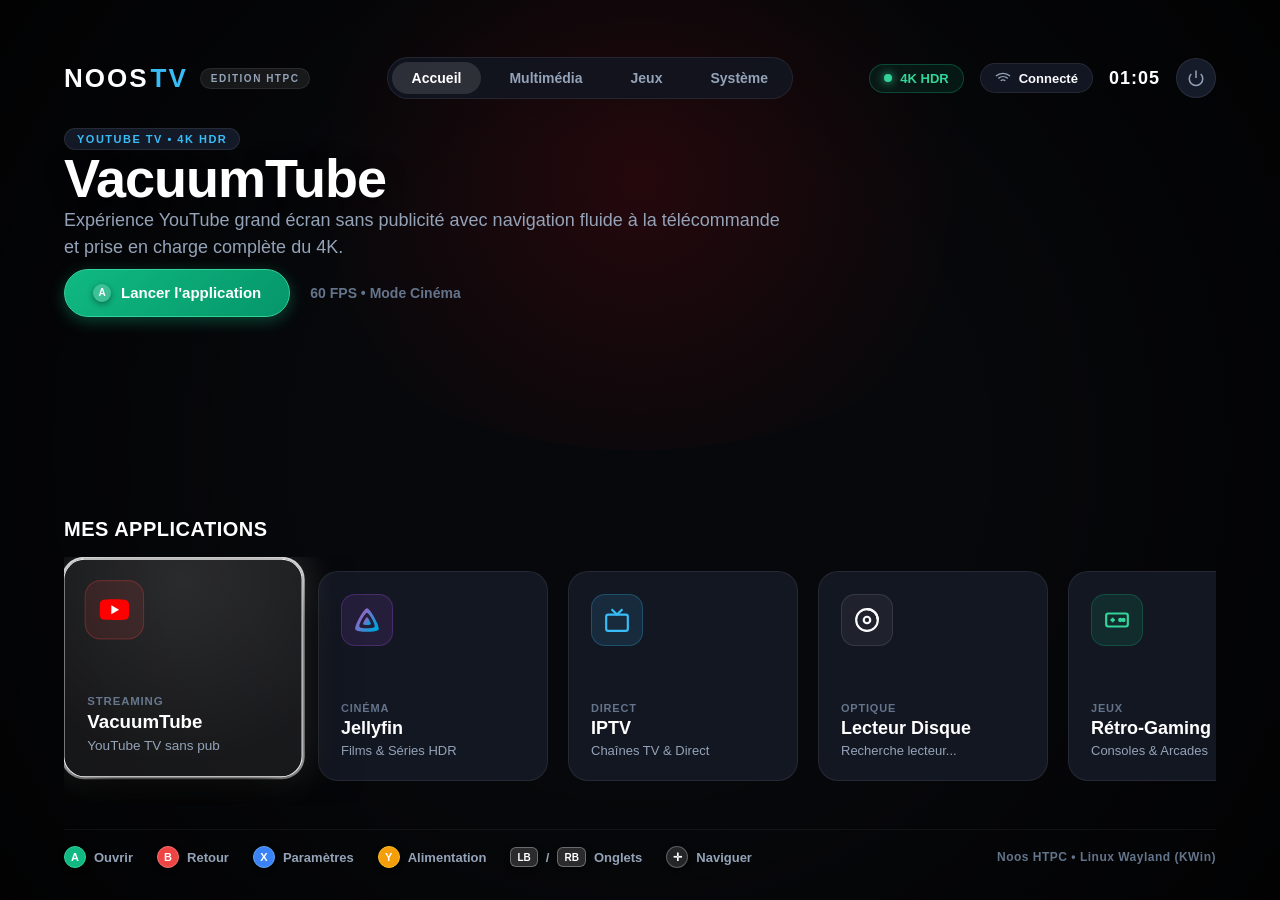
==== commit 65ce2c93: "feat(audio/perf): fluidité GPU, détection multi-sources audio et contrôle de volume - Performance : " ====
--- a/dashboard/frontend/index.html
+++ b/dashboard/frontend/index.html
@@ -360,6 +360,27 @@
             </div>
             <div class="audio-hw-info">
               <span class="hw-badge hw-res" id="active-audio-sink-label">Sortie : Détection...</span>
+            </div>
+          </div>
+
+          <div class="audio-volume-panel">
+            <div class="audio-volume-header">
+              <div class="volume-title-group">
+                <span class="volume-label">Volume Principal</span>
+                <span class="volume-val-badge" id="master-volume-value">--%</span>
+              </div>
+              <button class="volume-mute-btn" id="btn-toggle-mute" tabindex="0" data-focusable title="Couper / Activer le son">
+                <span class="mute-icon" id="mute-icon-indicator">🔊</span>
+                <span id="mute-text-indicator">Actif</span>
+              </button>
+            </div>
+            <div class="volume-slider-track-wrap">
+              <button class="vol-btn vol-minus" id="btn-vol-down" tabindex="0" data-focusable title="Diminuer le volume (←)">−</button>
+              <div class="volume-slider-container">
+                <input type="range" min="0" max="100" value="80" class="tv-range-slider" id="master-volume-slider" tabindex="0" data-focusable aria-label="Volume principal" />
+                <div class="slider-fill-bar" id="master-volume-fill" style="width: 80%;"></div>
+              </div>
+              <button class="vol-btn vol-plus" id="btn-vol-up" tabindex="0" data-focusable title="Augmenter le volume (→)">+</button>
             </div>
           </div>
           <div class="audio-sinks-grid" id="audio-sinks-container">
--- a/dashboard/frontend/css/style.css
+++ b/dashboard/frontend/css/style.css
@@ -7,9 +7,9 @@
   /* Nuances sombres ultra-profondes (OLED Black) */
   --bg-oled: #07080b;
   --bg-surface: #0f1117;
-  --bg-card: rgba(255, 255, 255, 0.035);
-  --bg-card-hover: rgba(255, 255, 255, 0.07);
-  --bg-pill: rgba(255, 255, 255, 0.06);
+  --bg-card: #131722;
+  --bg-card-hover: #1c2232;
+  --bg-pill: #161b29;
 
   /* Bordures et séparateurs en verre fin */
   --border-subtle: rgba(255, 255, 255, 0.08);
@@ -52,7 +52,7 @@
   position: relative;
 }
 
-/* Lueur diffuse d'ambiance dynamique */
+/* Lueur diffuse d'ambiance dynamique (optimisée sans filtre blur GPU) */
 .ambient-glow {
   position: absolute;
   top: -10%;
@@ -60,11 +60,11 @@
   width: 60vw;
   height: 60vh;
   border-radius: 50%;
-  background: radial-gradient(circle, rgba(56, 189, 248, 0.12) 0%, rgba(7, 8, 11, 0) 70%);
-  filter: blur(80px);
+  background: radial-gradient(circle, rgba(56, 189, 248, 0.16) 0%, rgba(56, 189, 248, 0.05) 40%, rgba(7, 8, 11, 0) 70%);
   pointer-events: none;
   z-index: 0;
   transition: background 0.8s var(--anim-ease), opacity 0.8s var(--anim-ease);
+  will-change: background;
 }
 
 .vignette-overlay {
@@ -130,11 +130,10 @@
   display: flex;
   align-items: center;
   gap: 8px;
-  background: rgba(255, 255, 255, 0.03);
+  background: rgba(18, 22, 33, 0.85);
   padding: 4px;
   border-radius: var(--radius-pill);
   border: 1px solid var(--border-subtle);
-  backdrop-filter: blur(20px);
 }
 
 .nav-item {
@@ -166,13 +165,12 @@
   align-items: center;
   gap: 8px;
   padding: 6px 14px;
-  background: var(--bg-pill);
+  background: rgba(22, 27, 40, 0.85);
   border: 1px solid var(--border-subtle);
   border-radius: var(--radius-pill);
   font-size: 13px;
   font-weight: 600;
   color: var(--text-main);
-  backdrop-filter: blur(15px);
 }
 
 .hdr-active {
@@ -259,11 +257,10 @@
   font-weight: 700;
   letter-spacing: 1.5px;
   text-transform: uppercase;
-  background: rgba(255, 255, 255, 0.08);
+  background: rgba(22, 28, 44, 0.9);
   border: 1px solid var(--border-subtle);
   border-radius: var(--radius-pill);
   color: var(--accent-blue);
-  backdrop-filter: blur(10px);
 }
 
 .hero-title {
@@ -374,8 +371,8 @@
   cursor: pointer;
   outline: none;
   transition: transform var(--anim-fast), border-color var(--anim-fast), box-shadow var(--anim-fast), background var(--anim-fast);
-  backdrop-filter: blur(30px);
-  -webkit-backdrop-filter: blur(30px);
+  will-change: transform;
+  transform: translateZ(0);
   overflow: hidden;
 }
 
@@ -553,8 +550,7 @@
 .modal-overlay {
   position: absolute;
   inset: 0;
-  background: rgba(0, 0, 0, 0.85);
-  backdrop-filter: blur(25px);
+  background: rgba(5, 7, 10, 0.94);
   z-index: 100;
   display: flex;
   align-items: center;
@@ -597,9 +593,7 @@
   width: 100vw;
   height: 100vh;
   z-index: 1000;
-  background: radial-gradient(circle at 50% 0%, rgba(116, 199, 236, 0.09) 0%, rgba(24, 24, 37, 0.98) 45%, var(--ctp-crust, #11111b) 100%);
-  backdrop-filter: blur(30px);
-  -webkit-backdrop-filter: blur(30px);
+  background: radial-gradient(circle at 50% 0%, rgba(116, 199, 236, 0.08) 0%, rgba(17, 17, 27, 0.99) 45%, #0c0d14 100%);
   display: flex;
   flex-direction: column;
   padding: 3.5vh 5vw;
@@ -695,6 +689,171 @@
   border: 1px solid rgba(255, 255, 255, 0.08);
   border-radius: 20px;
   padding: 22px;
+}
+
+/* Contrôle du Volume Principal Système */
+.audio-volume-panel {
+  background: rgba(255, 255, 255, 0.04);
+  border: 1px solid rgba(255, 255, 255, 0.08);
+  border-radius: 16px;
+  padding: 16px 20px;
+  margin-bottom: 8px;
+  display: flex;
+  flex-direction: column;
+  gap: 12px;
+}
+
+.audio-volume-header {
+  display: flex;
+  justify-content: space-between;
+  align-items: center;
+}
+
+.volume-title-group {
+  display: flex;
+  align-items: center;
+  gap: 12px;
+}
+
+.volume-label {
+  font-size: 16px;
+  font-weight: 700;
+  color: #ffffff;
+}
+
+.volume-val-badge {
+  font-size: 14px;
+  font-weight: 700;
+  background: rgba(56, 189, 248, 0.15);
+  color: var(--accent-blue);
+  border: 1px solid rgba(56, 189, 248, 0.3);
+  padding: 3px 12px;
+  border-radius: 12px;
+  min-width: 52px;
+  text-align: center;
+}
+
+.volume-mute-btn {
+  background: rgba(255, 255, 255, 0.06);
+  border: 1px solid var(--border-subtle);
+  color: var(--text-main);
+  padding: 6px 14px;
+  border-radius: 20px;
+  font-size: 14px;
+  font-weight: 600;
+  cursor: pointer;
+  display: inline-flex;
+  align-items: center;
+  gap: 8px;
+  transition: all var(--anim-fast);
+  outline: none;
+}
+
+.volume-mute-btn.muted {
+  background: rgba(239, 68, 68, 0.2);
+  border-color: rgba(239, 68, 68, 0.5);
+  color: #fca5a5;
+}
+
+.volume-mute-btn:focus,
+.volume-mute-btn.focused {
+  border-color: var(--border-focus);
+  background: rgba(255, 255, 255, 0.18);
+  box-shadow: 0 0 16px rgba(255, 255, 255, 0.4);
+  transform: scale(1.04);
+}
+
+.volume-slider-track-wrap {
+  display: flex;
+  align-items: center;
+  gap: 16px;
+  width: 100%;
+}
+
+.vol-btn {
+  background: rgba(255, 255, 255, 0.06);
+  border: 1px solid var(--border-subtle);
+  color: var(--text-main);
+  width: 38px;
+  height: 38px;
+  border-radius: 50%;
+  font-size: 18px;
+  font-weight: 700;
+  display: flex;
+  align-items: center;
+  justify-content: center;
+  cursor: pointer;
+  outline: none;
+  transition: all var(--anim-fast);
+  flex-shrink: 0;
+}
+
+.vol-btn:focus,
+.vol-btn.focused {
+  background: rgba(56, 189, 248, 0.25);
+  border-color: var(--accent-blue);
+  box-shadow: 0 0 16px rgba(56, 189, 248, 0.6);
+  color: #fff;
+  transform: scale(1.12);
+}
+
+.volume-slider-container {
+  position: relative;
+  flex: 1;
+  height: 14px;
+  display: flex;
+  align-items: center;
+}
+
+.tv-range-slider {
+  -webkit-appearance: none;
+  appearance: none;
+  width: 100%;
+  height: 8px;
+  border-radius: 4px;
+  background: rgba(255, 255, 255, 0.12);
+  outline: none;
+  cursor: pointer;
+  position: relative;
+  z-index: 2;
+  margin: 0;
+}
+
+.tv-range-slider::-webkit-slider-thumb {
+  -webkit-appearance: none;
+  appearance: none;
+  width: 24px;
+  height: 24px;
+  border-radius: 50%;
+  background: var(--accent-blue);
+  border: 2px solid #fff;
+  box-shadow: 0 0 12px rgba(56, 189, 248, 0.6);
+  cursor: pointer;
+  transition: transform var(--anim-fast);
+}
+
+.tv-range-slider:focus::-webkit-slider-thumb,
+.tv-range-slider.focused::-webkit-slider-thumb {
+  transform: scale(1.35);
+  box-shadow: 0 0 20px rgba(56, 189, 248, 0.95);
+  border-color: #ffffff;
+}
+
+.tv-range-slider:focus,
+.tv-range-slider.focused {
+  outline: none;
+}
+
+.slider-fill-bar {
+  position: absolute;
+  left: 0;
+  top: calc(50% - 4px);
+  height: 8px;
+  background: linear-gradient(90deg, #0284c7, var(--accent-blue));
+  border-radius: 4px;
+  pointer-events: none;
+  z-index: 1;
+  transition: width 0.05s ease-out;
 }
 
 .audio-sinks-grid {
@@ -1479,9 +1638,7 @@
 .restart-splash-overlay {
   position: fixed;
   inset: 0;
-  background: rgba(11, 12, 16, 0.94);
-  backdrop-filter: blur(40px);
-  -webkit-backdrop-filter: blur(40px);
+  background: rgba(11, 12, 16, 0.98);
   z-index: 9999;
   display: flex;
   align-items: center;
@@ -1802,12 +1959,11 @@
   display: flex;
   flex-direction: column;
   gap: 16px;
-  background: rgba(18, 23, 37, 0.75);
+  background: rgba(18, 23, 37, 0.95);
   border: 1.5px solid rgba(255, 255, 255, 0.08);
   border-radius: 20px;
   padding: 22px 32px;
   box-shadow: 0 15px 45px rgba(0, 0, 0, 0.65);
-  backdrop-filter: blur(16px);
 }
 
 .iptv-form-group {
@@ -2101,10 +2257,8 @@
 /* 1. Fin bandeau supérieur glassy sobre */
 .iptv-main-navbar {
   height: 64px;
-  background: rgba(10, 14, 24, 0.78);
+  background: rgba(10, 14, 24, 0.95);
   border-bottom: 1px solid rgba(255, 255, 255, 0.08);
-  backdrop-filter: blur(24px);
-  -webkit-backdrop-filter: blur(24px);
   display: flex;
   align-items: center;
   justify-content: space-between;
@@ -2209,11 +2363,10 @@
   flex-shrink: 0;
   display: flex;
   flex-direction: column;
-  background: rgba(15, 20, 32, 0.65);
+  background: rgba(15, 20, 32, 0.95);
   border: 1px solid rgba(255, 255, 255, 0.07);
   border-radius: 20px;
   padding: 16px;
-  backdrop-filter: blur(16px);
   overflow: hidden;
 }
 
@@ -2313,11 +2466,10 @@
   flex-shrink: 0;
   display: flex;
   flex-direction: column;
-  background: rgba(15, 20, 32, 0.65);
+  background: rgba(15, 20, 32, 0.95);
   border: 1px solid rgba(255, 255, 255, 0.07);
   border-radius: 20px;
   padding: 16px;
-  backdrop-filter: blur(16px);
   overflow: hidden;
 }
 
@@ -2536,11 +2688,10 @@
 /* Guide TV / EPG */
 .live-epg-card {
   flex: 1;
-  background: rgba(15, 20, 32, 0.65);
+  background: rgba(15, 20, 32, 0.95);
   border: 1px solid rgba(255, 255, 255, 0.07);
   border-radius: 20px;
   padding: 18px;
-  backdrop-filter: blur(16px);
   display: flex;
   flex-direction: column;
   gap: 12px;
@@ -2847,11 +2998,10 @@
   max-width: 900px;
   margin: 0 auto;
   width: 100%;
-  background: rgba(18, 23, 37, 0.75);
+  background: rgba(18, 23, 37, 0.95);
   border: 1.5px solid rgba(255, 255, 255, 0.08);
   border-radius: 24px;
   padding: 28px 36px;
-  backdrop-filter: blur(16px);
   display: flex;
   flex-direction: column;
   gap: 20px;
@@ -2940,8 +3090,7 @@
   display: flex;
   align-items: center;
   justify-content: center;
-  background: rgba(4, 7, 13, 0.92);
-  backdrop-filter: blur(28px);
+  background: rgba(4, 7, 13, 0.98);
 }
 
 .iptv-details-container {
@@ -2960,10 +3109,9 @@
 .details-backdrop {
   position: absolute;
   inset: 0;
-  opacity: 0.18;
+  opacity: 0.12;
   background-size: cover;
   background-position: center;
-  filter: blur(35px);
   pointer-events: none;
 }
 
@@ -3210,8 +3358,6 @@
   border-radius: 16px;
   padding: 8px 12px 10px 12px;
   box-shadow: 0 16px 50px rgba(0, 0, 0, 0.92), 0 0 30px rgba(56, 189, 248, 0.22);
-  backdrop-filter: blur(22px);
-  -webkit-backdrop-filter: blur(22px);
   display: flex;
   flex-direction: column;
   gap: 5px;
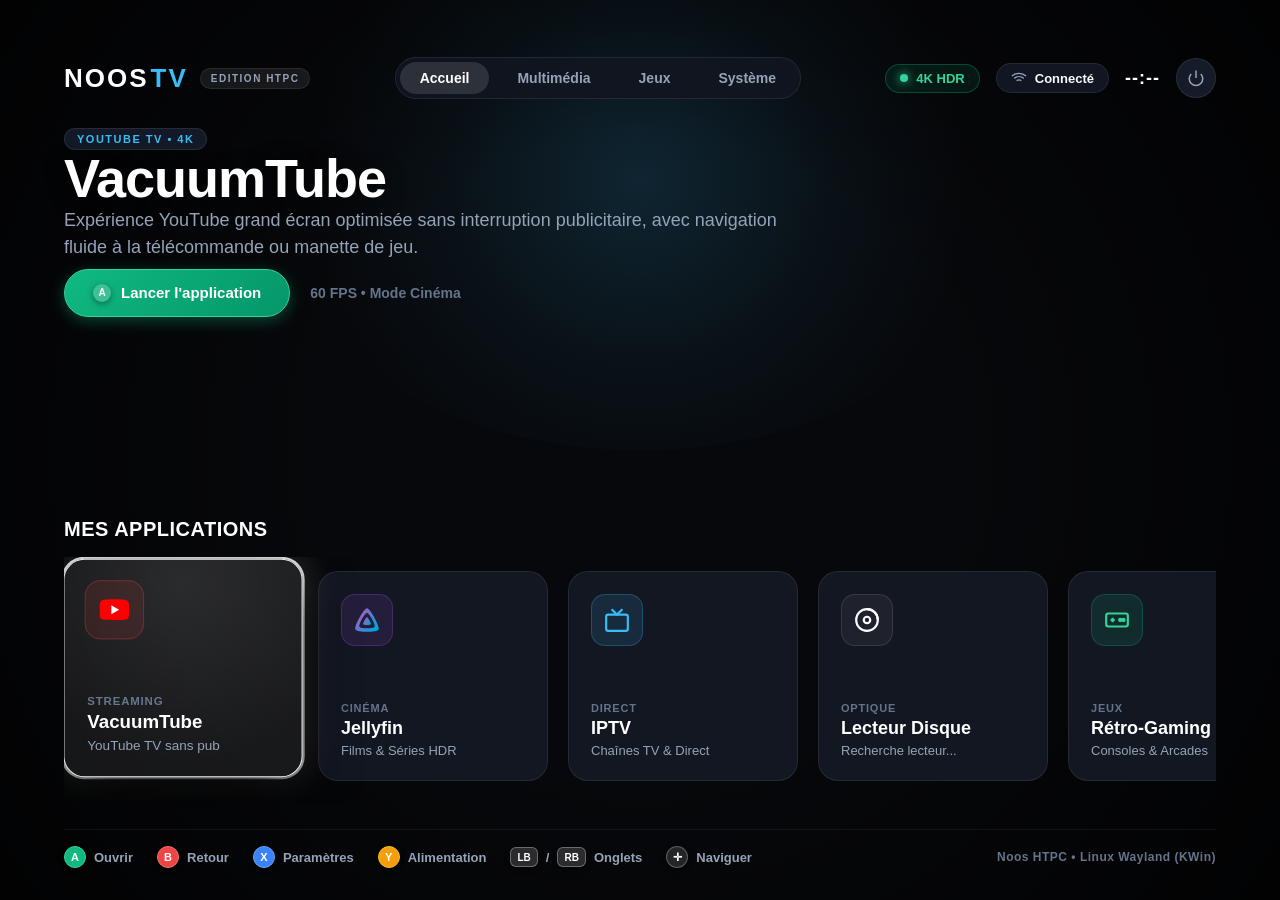
==== commit 080aa906: "feat(iptv): ajouter la pagination multi-pages par lots de 30 et verrouiller la hauteur des affiches " ====
--- a/dashboard/frontend/index.html
+++ b/dashboard/frontend/index.html
@@ -785,22 +785,44 @@
               </div>
             </div>
 
-            <!-- Sous-vue 2 : Films (Grille de jaquettes) -->
+            <!-- Sous-vue 2 : Films (Grille de jaquettes avec pagination fluide) -->
             <div id="iptv-subview-vod" class="iptv-subview hidden">
               <div class="posters-grid-header">
-                <span id="vod-cat-title" class="section-title">Catalogue Films</span>
-                <span id="vod-items-count" class="badge-count">0 film</span>
+                <div class="header-left-meta">
+                  <span id="vod-cat-title" class="section-title">Catalogue Films</span>
+                  <span id="vod-items-count" class="badge-count">0 film</span>
+                </div>
+                <div class="header-pagination" id="vod-pagination-controls">
+                  <button id="btn-vod-prev-page" class="btn-page-nav" title="Page précédente (LT)">
+                    <span class="btn-key-hint">LT</span> ◀ Précédent
+                  </button>
+                  <span id="vod-page-info" class="page-indicator">Page 1 / 1</span>
+                  <button id="btn-vod-next-page" class="btn-page-nav" title="Page suivante (RT)">
+                    Suivant ▶ <span class="btn-key-hint">RT</span>
+                  </button>
+                </div>
               </div>
               <div id="iptv-vod-grid" class="iptv-posters-grid">
                 <!-- Injecté dynamiquement -->
               </div>
             </div>
 
-            <!-- Sous-vue 3 : Séries (Grille de jaquettes) -->
+            <!-- Sous-vue 3 : Séries (Grille de jaquettes avec pagination fluide) -->
             <div id="iptv-subview-series" class="iptv-subview hidden">
               <div class="posters-grid-header">
-                <span id="series-cat-title" class="section-title">Catalogue Séries</span>
-                <span id="series-items-count" class="badge-count">0 série</span>
+                <div class="header-left-meta">
+                  <span id="series-cat-title" class="section-title">Catalogue Séries</span>
+                  <span id="series-items-count" class="badge-count">0 série</span>
+                </div>
+                <div class="header-pagination" id="series-pagination-controls">
+                  <button id="btn-series-prev-page" class="btn-page-nav" title="Page précédente (LT)">
+                    <span class="btn-key-hint">LT</span> ◀ Précédent
+                  </button>
+                  <span id="series-page-info" class="page-indicator">Page 1 / 1</span>
+                  <button id="btn-series-next-page" class="btn-page-nav" title="Page suivante (RT)">
+                    Suivant ▶ <span class="btn-key-hint">RT</span>
+                  </button>
+                </div>
               </div>
               <div id="iptv-series-grid" class="iptv-posters-grid">
                 <!-- Injecté dynamiquement -->
--- a/dashboard/frontend/css/style.css
+++ b/dashboard/frontend/css/style.css
@@ -1742,8 +1742,7 @@
   margin: 0;
   opacity: 1;
   pointer-events: auto;
-  overflow-y: auto;
-  overflow-x: hidden;
+  overflow: hidden;
   transition: opacity 0.25s ease-in-out;
 }
 
@@ -1754,13 +1753,13 @@
 
 .iptv-fullscreen-container {
   width: 100%;
-  max-width: 1360px;
-  min-height: 100vh;
-  margin: 0 auto;
-  display: flex;
-  flex-direction: column;
-  padding: 22px 60px 280px 60px; /* Espace réservé de 280px en bas pour le clavier virtuel */
+  height: 100%;
+  flex: 1;
+  margin: 0;
+  display: flex;
+  flex-direction: column;
   box-sizing: border-box;
+  overflow: hidden;
 }
 
 .iptv-header {
@@ -1951,8 +1950,8 @@
 /* Formulaire Xtream Codes TV */
 .iptv-view {
   width: 100%;
-  max-width: 960px;
-  margin: 0 auto;
+  max-width: 100%;
+  margin: 0;
 }
 
 .iptv-form {
@@ -2235,10 +2234,11 @@
 /* ========================================================================= */
 
 .iptv-fullscreen-container.catalog-mode {
-  max-width: 100vw;
+  width: 100%;
+  height: 100%;
+  flex: 1;
   padding: 0;
-  height: 100vh;
-  min-height: 100vh;
+  margin: 0;
   overflow: hidden;
 }
 
@@ -2247,8 +2247,10 @@
 }
 
 #iptv-view-main {
-  width: 100vw;
-  height: 100vh;
+  width: 100%;
+  height: 100%;
+  flex: 1;
+  min-height: 0;
   display: flex;
   flex-direction: column;
   overflow: hidden;
@@ -2256,13 +2258,14 @@
 
 /* 1. Fin bandeau supérieur glassy sobre */
 .iptv-main-navbar {
-  height: 64px;
+  height: 72px;
+  min-height: 72px;
   background: rgba(10, 14, 24, 0.95);
   border-bottom: 1px solid rgba(255, 255, 255, 0.08);
   display: flex;
   align-items: center;
   justify-content: space-between;
-  padding: 0 32px;
+  padding: 0 36px;
   box-sizing: border-box;
   z-index: 10;
   flex-shrink: 0;
@@ -2349,25 +2352,28 @@
 /* 2. Corps principal (Layout 2 colonnes) */
 .iptv-main-layout {
   flex: 1;
-  display: flex;
-  gap: 20px;
-  padding: 18px 28px 24px 28px;
+  min-height: 0;
+  display: flex;
+  gap: 24px;
+  padding: 18px 36px 24px 36px;
   box-sizing: border-box;
   overflow: hidden;
-  height: calc(100vh - 64px);
+  width: 100%;
 }
 
 /* Sidebar gauche : Catégories */
 .iptv-sidebar-categories {
-  width: 300px;
+  width: 320px;
   flex-shrink: 0;
   display: flex;
   flex-direction: column;
+  height: 100%;
   background: rgba(15, 20, 32, 0.95);
   border: 1px solid rgba(255, 255, 255, 0.07);
   border-radius: 20px;
-  padding: 16px;
-  overflow: hidden;
+  padding: 18px;
+  overflow: hidden;
+  box-sizing: border-box;
 }
 
 .sidebar-heading {
@@ -2402,6 +2408,7 @@
   gap: 6px;
   overflow-y: auto;
   flex: 1;
+  min-height: 0;
   padding-right: 4px;
 }
 
@@ -2439,15 +2446,20 @@
 /* Zone d'affichage droite */
 .iptv-content-area {
   flex: 1;
+  min-width: 0;
+  min-height: 0;
   display: flex;
   flex-direction: column;
   overflow: hidden;
   height: 100%;
+  box-sizing: border-box;
 }
 
 .iptv-subview {
   width: 100%;
   height: 100%;
+  flex: 1;
+  min-height: 0;
   display: flex;
   flex-direction: column;
   overflow: hidden;
@@ -2793,14 +2805,21 @@
   text-overflow: ellipsis;
 }
 
-/* 4. Grille de Jaquettes (Films & Séries) */
+/* 4. Grille de Jaquettes (Films & Séries) & Pagination TV */
 .posters-grid-header {
   display: flex;
   align-items: center;
   justify-content: space-between;
-  padding-bottom: 14px;
+  padding-bottom: 12px;
   margin-bottom: 14px;
   border-bottom: 1px solid rgba(255, 255, 255, 0.08);
+  flex-shrink: 0;
+}
+
+.header-left-meta {
+  display: flex;
+  align-items: center;
+  gap: 14px;
 }
 
 .section-title {
@@ -2809,47 +2828,171 @@
   color: #ffffff;
 }
 
+.header-pagination {
+  display: flex;
+  align-items: center;
+  gap: 12px;
+}
+
+.btn-page-nav {
+  background: rgba(255, 255, 255, 0.07);
+  border: 1.5px solid rgba(255, 255, 255, 0.12);
+  border-radius: 10px;
+  color: #cdd6f4;
+  padding: 6px 14px;
+  font-size: 13px;
+  font-weight: 700;
+  display: flex;
+  align-items: center;
+  gap: 6px;
+  cursor: pointer;
+  transition: all 0.2s ease;
+  outline: none;
+}
+
+.btn-page-nav:hover:not(:disabled),
+.btn-page-nav:focus:not(:disabled) {
+  background: rgba(56, 189, 248, 0.25);
+  border-color: #38bdf8;
+  color: #ffffff;
+  transform: scale(1.05);
+  box-shadow: 0 4px 14px rgba(56, 189, 248, 0.3);
+}
+
+.btn-page-nav:disabled {
+  opacity: 0.35;
+  cursor: not-allowed;
+  pointer-events: none;
+}
+
+.page-indicator {
+  font-size: 14px;
+  font-weight: 800;
+  color: #38bdf8;
+  padding: 5px 14px;
+  background: rgba(56, 189, 248, 0.1);
+  border-radius: 8px;
+  border: 1px solid rgba(56, 189, 248, 0.2);
+  letter-spacing: 0.3px;
+}
+
 .iptv-posters-grid {
   display: grid;
-  grid-template-columns: repeat(auto-fill, minmax(170px, 1fr));
-  gap: 18px;
+  grid-template-columns: repeat(auto-fill, minmax(200px, 1fr));
+  grid-auto-rows: 375px;
+  align-content: start;
+  gap: 22px;
   overflow-y: auto;
-  padding: 4px 6px 30px 4px;
+  overflow-x: hidden;
+  padding: 6px 10px 40px 6px;
   flex: 1;
+  min-height: 0;
+  width: 100%;
+  box-sizing: border-box;
+}
+
+.iptv-posters-grid::-webkit-scrollbar,
+.iptv-favorites-grid::-webkit-scrollbar {
+  width: 8px;
+}
+
+.iptv-posters-grid::-webkit-scrollbar-track,
+.iptv-favorites-grid::-webkit-scrollbar-track {
+  background: rgba(10, 14, 24, 0.4);
+  border-radius: 4px;
+}
+
+.iptv-posters-grid::-webkit-scrollbar-thumb,
+.iptv-favorites-grid::-webkit-scrollbar-thumb {
+  background: rgba(56, 189, 248, 0.3);
+  border-radius: 4px;
+}
+
+.iptv-posters-grid::-webkit-scrollbar-thumb:hover,
+.iptv-favorites-grid::-webkit-scrollbar-thumb:hover {
+  background: rgba(56, 189, 248, 0.6);
 }
 
 .poster-card {
-  border-radius: 14px;
-  background: rgba(18, 24, 38, 0.75);
-  border: 1.5px solid rgba(255, 255, 255, 0.07);
+  height: 375px;
+  min-height: 375px;
+  max-height: 375px;
+  flex-shrink: 0;
+  border-radius: 16px;
+  background: rgba(18, 24, 38, 0.85);
+  border: 2px solid rgba(255, 255, 255, 0.08);
   overflow: hidden;
   cursor: pointer;
   transition: transform 0.2s cubic-bezier(0.2, 0, 0, 1), box-shadow 0.2s ease, border-color 0.2s ease;
   outline: none;
   display: flex;
   flex-direction: column;
+  width: 100%;
+  box-sizing: border-box;
 }
 
 .poster-card:hover,
 .poster-card:focus {
   transform: scale(1.05);
   border-color: #38bdf8;
-  box-shadow: 0 12px 30px rgba(56, 189, 248, 0.45);
+  box-shadow: 0 14px 36px rgba(56, 189, 248, 0.45);
   z-index: 5;
+  outline: 3px solid #38bdf8;
+  outline-offset: 2px;
 }
 
 .poster-img-wrap {
-  aspect-ratio: 2/3;
   width: 100%;
+  height: 300px;
+  min-height: 300px;
+  max-height: 300px;
   position: relative;
-  background: #0b0f19;
+  background: #111625;
+  overflow: hidden;
+  flex-shrink: 0;
+  border-radius: 12px 12px 0 0;
+}
+
+.poster-placeholder-fallback {
+  position: absolute;
+  inset: 0;
+  display: flex;
+  flex-direction: column;
+  align-items: center;
+  justify-content: center;
+  gap: 10px;
+  padding: 16px;
+  text-align: center;
+  background: linear-gradient(135deg, #181825 0%, #11111b 100%);
+  color: #6c7086;
+  z-index: 1;
+  pointer-events: none;
+}
+
+.fallback-icon {
+  font-size: 38px;
+  filter: drop-shadow(0 2px 8px rgba(0, 0, 0, 0.4));
+}
+
+.fallback-name {
+  font-size: 12px;
+  font-weight: 700;
+  color: #94a3b8;
+  display: -webkit-box;
+  -webkit-line-clamp: 3;
+  -webkit-box-orient: vertical;
   overflow: hidden;
 }
 
 .poster-img {
+  position: absolute;
+  inset: 0;
+  z-index: 2;
   width: 100%;
   height: 100%;
   object-fit: cover;
+  display: block;
+  opacity: 1;
 }
 
 .poster-badge-rating {
@@ -2863,6 +3006,7 @@
   font-weight: 800;
   border-radius: 6px;
   padding: 2px 6px;
+  z-index: 3;
 }
 
 .poster-badge-year {
@@ -2875,17 +3019,20 @@
   font-weight: 700;
   border-radius: 4px;
   padding: 2px 5px;
+  z-index: 3;
 }
 
 .poster-info {
-  padding: 10px 12px;
-  display: flex;
-  flex-direction: column;
-  gap: 2px;
+  padding: 12px 14px;
+  display: flex;
+  flex-direction: column;
+  gap: 3px;
+  flex-shrink: 0;
+  background: rgba(14, 18, 30, 0.95);
 }
 
 .poster-title {
-  font-size: 14px;
+  font-size: 15px;
   font-weight: 700;
   color: #ffffff;
   white-space: nowrap;
@@ -2894,7 +3041,7 @@
 }
 
 .poster-sub {
-  font-size: 11px;
+  font-size: 12px;
   color: #94a3b8;
 }
 
@@ -2902,9 +3049,14 @@
 .iptv-favorites-grid {
   display: grid;
   grid-template-columns: repeat(auto-fill, minmax(200px, 1fr));
-  gap: 16px;
+  align-content: start;
+  gap: 22px;
   overflow-y: auto;
-  padding-bottom: 30px;
+  padding: 6px 10px 40px 6px;
+  flex: 1;
+  min-height: 0;
+  width: 100%;
+  box-sizing: border-box;
 }
 
 /* 6. Filtres */
@@ -3091,12 +3243,13 @@
   align-items: center;
   justify-content: center;
   background: rgba(4, 7, 13, 0.98);
+  zoom: 1.2;
 }
 
 .iptv-details-container {
-  width: 90vw;
-  max-width: 1300px;
-  height: 85vh;
+  width: calc(94vw / 1.2);
+  max-width: calc(100vw / 1.2);
+  height: calc(88vh / 1.2);
   background: #0b0f19;
   border: 1.5px solid rgba(56, 189, 248, 0.35);
   border-radius: 28px;
